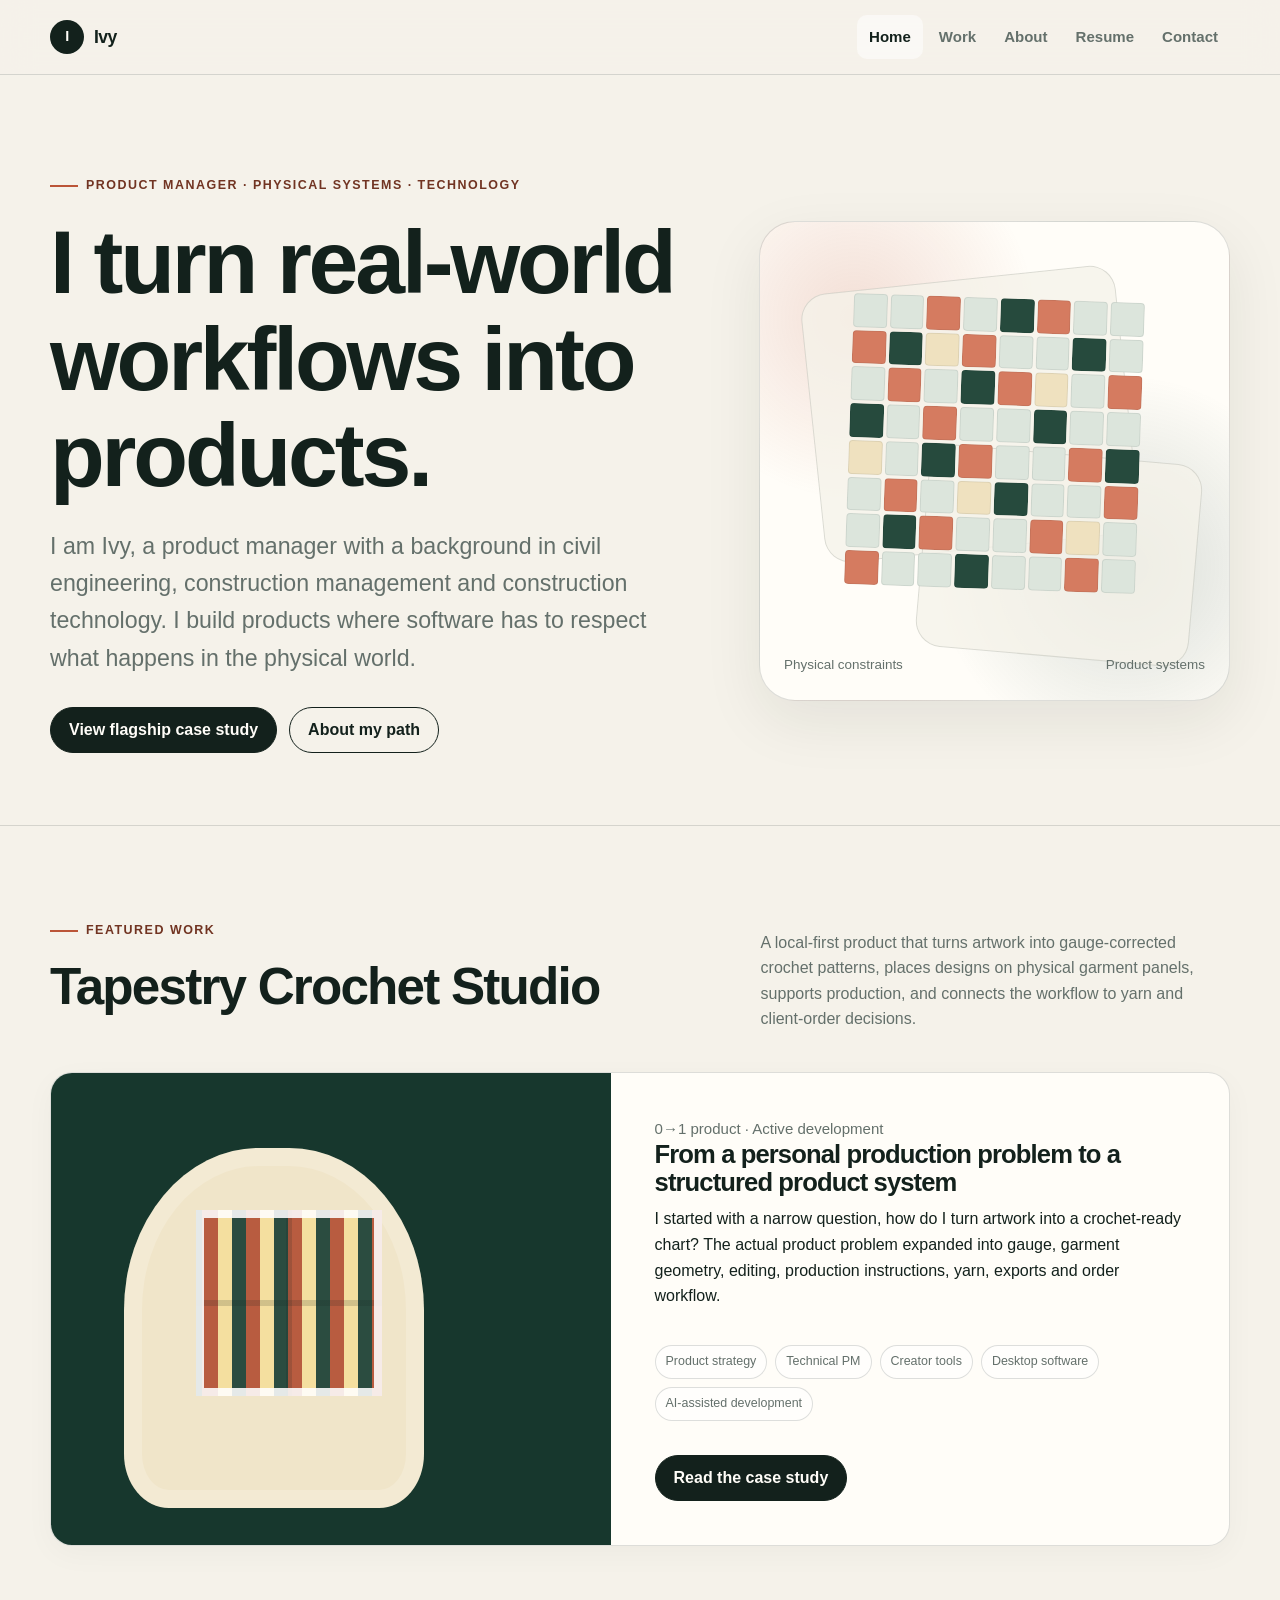
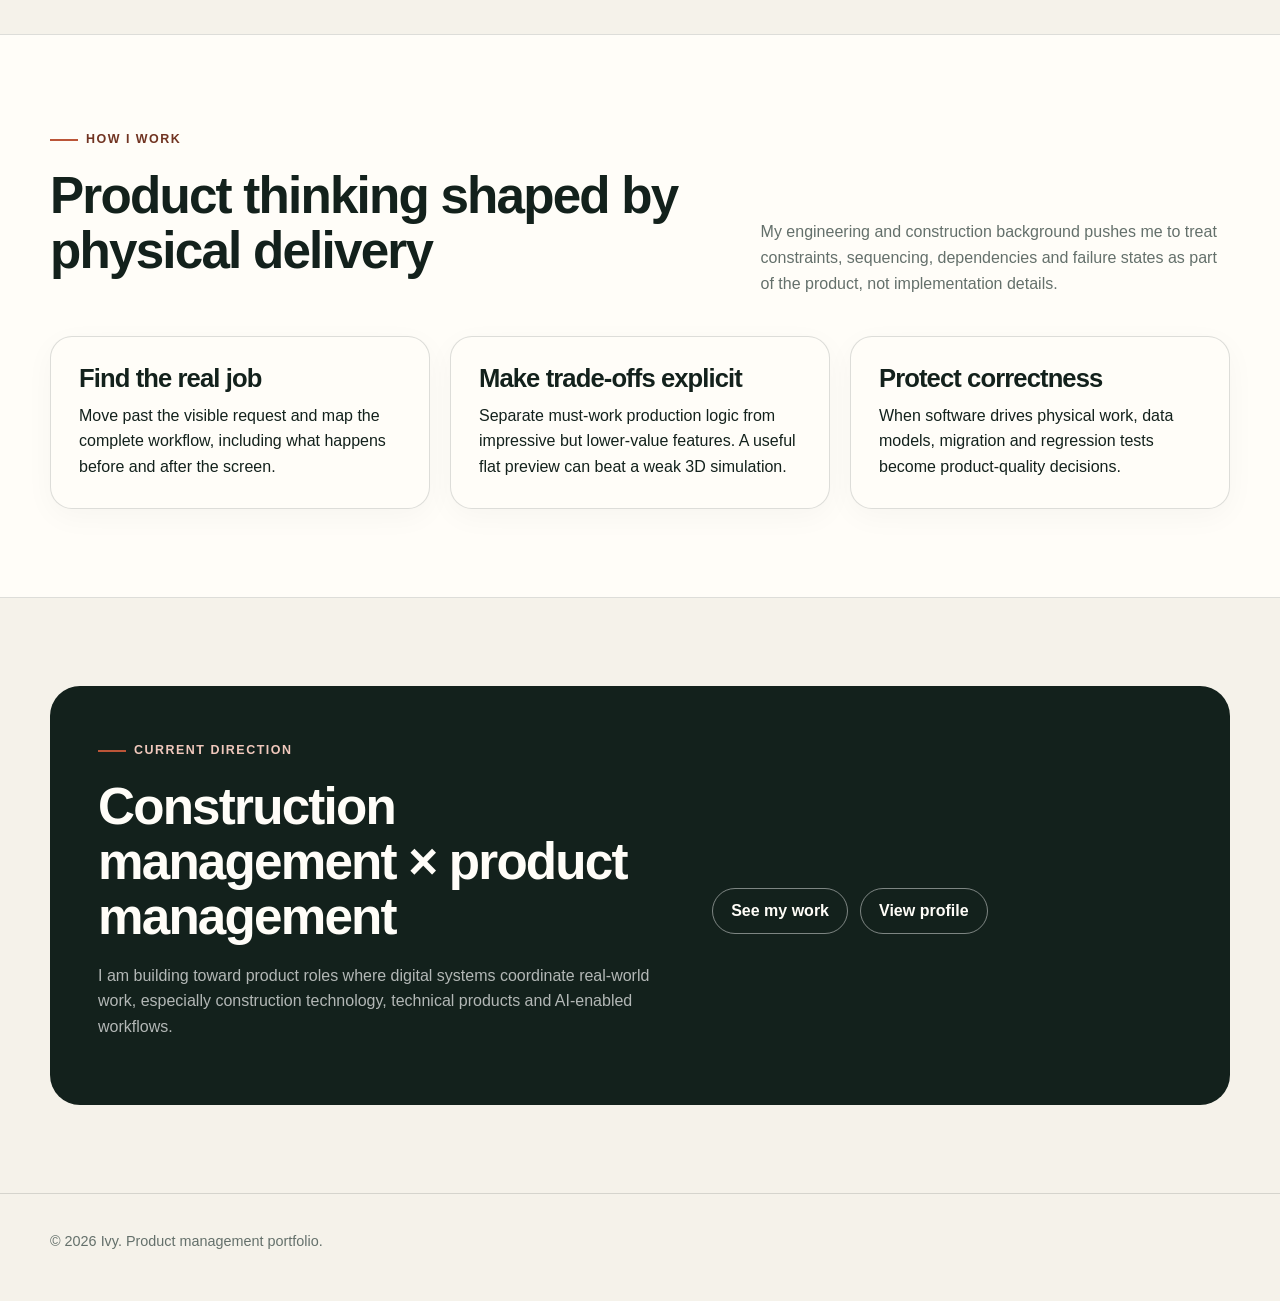
==== index.html @ 64029888 "Initial portfolio website" ====
<!doctype html>
<html lang="en">
<head>
  <meta charset="utf-8">
  <meta name="viewport" content="width=device-width, initial-scale=1">
  <title>Ivy | Product Manager</title>
  <meta name="description" content="Product management portfolio for Ivy, focused on construction technology, technical product management and products that connect software to physical work.">
  <meta name="theme-color" content="#f5f2ea">
  <meta property="og:type" content="website">
  <meta property="og:title" content="Ivy | Product Manager">
  <meta property="og:description" content="Product management portfolio for Ivy, focused on construction technology, technical product management and products that connect software to physical work.">
  <link rel="icon" href="/assets/img/favicon.svg" type="image/svg+xml">
  <link rel="stylesheet" href="/assets/css/styles.css">
  <script src="/assets/js/site-config.js"></script>
  <script src="/assets/js/main.js" defer></script>
</head>
<body>
  <a class="skip-link" href="#main">Skip to content</a>
  
  <header class="site-header">
    <div class="container header-inner">
      <a class="brand" href="/" aria-label="Ivy portfolio home"><span class="brand-mark">I</span><span>Ivy</span></a>
      <button class="nav-toggle" aria-expanded="false" aria-controls="site-nav">Menu</button>
      <nav class="site-nav" id="site-nav" aria-label="Primary navigation"><a href="/" aria-current="page">Home</a><a href="/work/">Work</a><a href="/about/">About</a><a href="/resume/">Resume</a><a href="/contact/">Contact</a></nav>
    </div>
  </header>
  <main id="main">
<section class="hero">
  <div class="container hero-grid">
    <div>
      <div class="eyebrow">Product manager · Physical systems · Technology</div>
      <h1>I turn real-world workflows into products.</h1>
      <p class="lede">I am Ivy, a product manager with a background in civil engineering, construction management and construction technology. I build products where software has to respect what happens in the physical world.</p>
      <div class="hero-actions">
        <a class="button primary" href="/work/tapestry-crochet-studio/">View flagship case study</a>
        <a class="button secondary" href="/about/">About my path</a>
      </div>
    </div>
    <div class="hero-visual" aria-label="Abstract crochet grid product illustration">
      <div class="stitch-grid" aria-hidden="true"><span></span><span></span><span></span><span></span><span></span><span></span><span></span><span></span><span></span><span></span><span></span><span></span><span></span><span></span><span></span><span></span><span></span><span></span><span></span><span></span><span></span><span></span><span></span><span></span><span></span><span></span><span></span><span></span><span></span><span></span><span></span><span></span><span></span><span></span><span></span><span></span><span></span><span></span><span></span><span></span><span></span><span></span><span></span><span></span><span></span><span></span><span></span><span></span><span></span><span></span><span></span><span></span><span></span><span></span><span></span><span></span><span></span><span></span><span></span><span></span><span></span><span></span><span></span><span></span></div>
      <div class="visual-label"><span>Physical constraints</span><span>Product systems</span></div>
    </div>
  </div>
</section>
<section class="section">
  <div class="container">
    <div class="section-heading reveal">
      <div><div class="eyebrow">Featured work</div><h2>Tapestry Crochet Studio</h2></div>
      <p>A local-first product that turns artwork into gauge-corrected crochet patterns, places designs on physical garment panels, supports production, and connects the workflow to yarn and client-order decisions.</p>
    </div>
    <article class="card card-featured reveal">
      <div class="project-art" aria-hidden="true"></div>
      <div class="project-copy">
        <div class="kicker">0→1 product · Active development</div>
        <h3>From a personal production problem to a structured product system</h3>
        <p>I started with a narrow question, how do I turn artwork into a crochet-ready chart? The actual product problem expanded into gauge, garment geometry, editing, production instructions, yarn, exports and order workflow.</p>
        <div class="tags"><span class="tag">Product strategy</span><span class="tag">Technical PM</span><span class="tag">Creator tools</span><span class="tag">Desktop software</span><span class="tag">AI-assisted development</span></div>
        <div class="button-row"><a class="button primary" href="/work/tapestry-crochet-studio/">Read the case study</a></div>
      </div>
    </article>
  </div>
</section>
<section class="section section-alt">
  <div class="container">
    <div class="section-heading reveal"><div><div class="eyebrow">How I work</div><h2>Product thinking shaped by physical delivery</h2></div><p>My engineering and construction background pushes me to treat constraints, sequencing, dependencies and failure states as part of the product, not implementation details.</p></div>
    <div class="grid-3">
      <div class="card reveal"><h3>Find the real job</h3><p>Move past the visible request and map the complete workflow, including what happens before and after the screen.</p></div>
      <div class="card reveal"><h3>Make trade-offs explicit</h3><p>Separate must-work production logic from impressive but lower-value features. A useful flat preview can beat a weak 3D simulation.</p></div>
      <div class="card reveal"><h3>Protect correctness</h3><p>When software drives physical work, data models, migration and regression tests become product-quality decisions.</p></div>
    </div>
  </div>
</section>
<section class="section">
  <div class="container contact-panel reveal">
    <div><div class="eyebrow" style="color:#f0c8bc">Current direction</div><h2>Construction management × product management</h2><p>I am building toward product roles where digital systems coordinate real-world work, especially construction technology, technical products and AI-enabled workflows.</p></div>
    <div class="button-row" style="align-content:center"><a class="button secondary" href="/work/">See my work</a><a class="button secondary" href="/resume/">View profile</a></div>
  </div>
</section>
</main>
  <footer class="site-footer">
    <div class="container footer-inner">
      <div>© <span class="js-year"></span> <span class="js-name">Ivy</span>. Product management portfolio.</div>
      <div class="footer-links">
        <a class="js-linkedin-link" hidden target="_blank" rel="noreferrer">LinkedIn</a>
        <a class="js-github-link" hidden target="_blank" rel="noreferrer">GitHub</a>
        <a class="js-email-link" hidden>Email</a>
      </div>
    </div>
  </footer>
</body>
</html>
---- assets/css/styles.css ----
:root {
  --ink: #13211c;
  --muted: #64706b;
  --paper: #f5f2ea;
  --paper-2: #ece7dc;
  --white: #fffdf8;
  --accent: #bb5538;
  --accent-dark: #713422;
  --sage: #dce5dc;
  --sage-dark: #264a3d;
  --line: rgba(19, 33, 28, 0.14);
  --shadow: 0 20px 60px rgba(24, 35, 30, 0.08);
  --radius: 22px;
  --max: 1180px;
}

* { box-sizing: border-box; }
html { scroll-behavior: smooth; }
body {
  margin: 0;
  font-family: Inter, ui-sans-serif, -apple-system, BlinkMacSystemFont, "Segoe UI", sans-serif;
  color: var(--ink);
  background: var(--paper);
  line-height: 1.6;
  -webkit-font-smoothing: antialiased;
}
a { color: inherit; }
img, svg { max-width: 100%; display: block; }
button, input, textarea { font: inherit; }

.skip-link {
  position: absolute;
  left: 12px;
  top: -80px;
  background: var(--ink);
  color: white;
  padding: 10px 14px;
  border-radius: 10px;
  z-index: 9999;
}
.skip-link:focus { top: 12px; }

.reading-progress {
  position: fixed;
  top: 0;
  left: 0;
  height: 3px;
  width: 0;
  background: var(--accent);
  z-index: 1000;
}

.container {
  width: min(calc(100% - 40px), var(--max));
  margin: 0 auto;
}

.site-header {
  position: sticky;
  top: 0;
  z-index: 100;
  backdrop-filter: blur(16px);
  background: color-mix(in srgb, var(--paper) 86%, transparent);
  border-bottom: 1px solid var(--line);
}
.header-inner {
  min-height: 74px;
  display: flex;
  align-items: center;
  justify-content: space-between;
  gap: 24px;
}
.brand {
  text-decoration: none;
  display: inline-flex;
  align-items: center;
  gap: 10px;
  font-weight: 800;
  letter-spacing: -0.03em;
  font-size: 1.1rem;
}
.brand-mark {
  width: 34px;
  height: 34px;
  border-radius: 50%;
  display: grid;
  place-items: center;
  color: var(--white);
  background: var(--ink);
  font-size: 0.9rem;
}
.site-nav {
  display: flex;
  align-items: center;
  gap: 4px;
}
.site-nav a {
  text-decoration: none;
  color: var(--muted);
  padding: 10px 12px;
  border-radius: 10px;
  font-size: 0.94rem;
  font-weight: 650;
}
.site-nav a:hover, .site-nav a[aria-current="page"] {
  color: var(--ink);
  background: rgba(255,255,255,0.5);
}
.nav-toggle {
  display: none;
  border: 1px solid var(--line);
  background: transparent;
  border-radius: 10px;
  padding: 9px 11px;
}

.hero {
  padding: 94px 0 72px;
  border-bottom: 1px solid var(--line);
}
.hero-grid {
  display: grid;
  grid-template-columns: 1.15fr 0.85fr;
  gap: 72px;
  align-items: center;
}
.eyebrow {
  display: inline-flex;
  gap: 8px;
  align-items: center;
  font-size: 0.78rem;
  font-weight: 800;
  letter-spacing: 0.12em;
  text-transform: uppercase;
  color: var(--accent-dark);
  margin-bottom: 18px;
}
.eyebrow::before {
  content: "";
  width: 28px;
  height: 2px;
  background: var(--accent);
}
h1, h2, h3, h4 {
  line-height: 1.08;
  letter-spacing: -0.035em;
  margin-top: 0;
}
h1 { font-size: clamp(3rem, 7vw, 6.5rem); margin-bottom: 24px; }
h2 { font-size: clamp(2rem, 4vw, 3.8rem); margin-bottom: 18px; }
h3 { font-size: clamp(1.25rem, 2vw, 1.65rem); margin-bottom: 10px; }
p { margin: 0 0 18px; }
.lede {
  max-width: 760px;
  font-size: clamp(1.16rem, 2vw, 1.45rem);
  color: var(--muted);
}
.hero-actions, .button-row {
  display: flex;
  flex-wrap: wrap;
  gap: 12px;
  margin-top: 30px;
}
.button {
  display: inline-flex;
  align-items: center;
  justify-content: center;
  min-height: 46px;
  padding: 0 18px;
  border-radius: 999px;
  text-decoration: none;
  font-weight: 750;
  border: 1px solid var(--ink);
  transition: transform .18s ease, background .18s ease;
}
.button:hover { transform: translateY(-2px); }
.button.primary { background: var(--ink); color: var(--white); }
.button.secondary { background: transparent; }
.button.ghost { border-color: var(--line); color: var(--muted); }

.hero-visual {
  min-height: 480px;
  position: relative;
  border-radius: 36px;
  background:
    radial-gradient(circle at 20% 20%, rgba(187,85,56,.18), transparent 34%),
    radial-gradient(circle at 78% 72%, rgba(38,74,61,.18), transparent 38%),
    var(--white);
  border: 1px solid var(--line);
  box-shadow: var(--shadow);
  overflow: hidden;
}
.hero-visual::before,
.hero-visual::after {
  content: "";
  position: absolute;
  border: 1px solid rgba(19,33,28,.12);
  border-radius: 26px;
  background: rgba(245,242,234,.78);
}
.hero-visual::before {
  width: 67%;
  height: 56%;
  left: 11%;
  top: 12%;
  transform: rotate(-6deg);
}
.hero-visual::after {
  width: 58%;
  height: 42%;
  right: 7%;
  bottom: 9%;
  transform: rotate(5deg);
}
.stitch-grid {
  position: absolute;
  z-index: 3;
  width: 62%;
  aspect-ratio: 1/1;
  left: 19%;
  top: 16%;
  display: grid;
  grid-template-columns: repeat(8, 1fr);
  gap: 3px;
  transform: rotate(2deg);
}
.stitch-grid span {
  aspect-ratio: 1;
  border-radius: 4px;
  background: var(--sage);
  border: 1px solid rgba(19,33,28,.08);
}
.stitch-grid span:nth-child(3n) { background: #d57b60; }
.stitch-grid span:nth-child(5n) { background: #264a3d; }
.stitch-grid span:nth-child(11n) { background: #efe1bf; }
.visual-label {
  position: absolute;
  z-index: 5;
  left: 24px;
  bottom: 24px;
  right: 24px;
  display: flex;
  justify-content: space-between;
  gap: 12px;
  font-size: 0.84rem;
  color: var(--muted);
}

.section { padding: 88px 0; }
.section.compact { padding: 60px 0; }
.section-alt { background: var(--white); border-top: 1px solid var(--line); border-bottom: 1px solid var(--line); }
.section-heading {
  display: grid;
  grid-template-columns: 1fr minmax(280px, 0.7fr);
  gap: 40px;
  align-items: end;
  margin-bottom: 40px;
}
.section-heading p { color: var(--muted); margin: 0; }

.grid-2, .grid-3, .grid-4 {
  display: grid;
  gap: 20px;
}
.grid-2 { grid-template-columns: repeat(2, minmax(0, 1fr)); }
.grid-3 { grid-template-columns: repeat(3, minmax(0, 1fr)); }
.grid-4 { grid-template-columns: repeat(4, minmax(0, 1fr)); }

.card {
  border: 1px solid var(--line);
  background: var(--white);
  border-radius: var(--radius);
  padding: 28px;
  box-shadow: 0 8px 30px rgba(24,35,30,.035);
}
.card p:last-child { margin-bottom: 0; }
.card .meta { color: var(--muted); font-size: .9rem; }
.card-featured {
  display: grid;
  grid-template-columns: 0.95fr 1.05fr;
  min-height: 440px;
  padding: 0;
  overflow: hidden;
}
.project-art {
  min-height: 360px;
  position: relative;
  background: #17372d;
  overflow: hidden;
}
.project-art::before {
  content: "";
  position: absolute;
  width: 300px;
  height: 360px;
  left: 13%;
  top: 16%;
  border-radius: 45% 45% 15% 15%;
  background: #f0e5c9;
  box-shadow: inset 0 0 0 18px rgba(255,255,255,.18);
}
.project-art::after {
  content: "";
  position: absolute;
  width: 170px;
  height: 170px;
  left: 26%;
  top: 29%;
  background:
    linear-gradient(90deg, transparent 48%, rgba(19,33,28,.16) 48% 52%, transparent 52%),
    linear-gradient(transparent 48%, rgba(19,33,28,.16) 48% 52%, transparent 52%),
    repeating-linear-gradient(90deg, #b85c40 0 14px, #f4df9f 14px 28px, #2b4c40 28px 42px);
  border: 8px solid rgba(255,255,255,.88);
}
.project-copy { padding: 44px; display: flex; flex-direction: column; justify-content: center; }
.tags { display: flex; flex-wrap: wrap; gap: 8px; margin: 18px 0 4px; }
.tag {
  font-size: .78rem;
  border: 1px solid var(--line);
  padding: 6px 10px;
  border-radius: 999px;
  color: var(--muted);
  background: rgba(255,255,255,.56);
}

.stats {
  display: grid;
  grid-template-columns: repeat(4, minmax(0,1fr));
  border: 1px solid var(--line);
  border-radius: var(--radius);
  overflow: hidden;
  background: var(--white);
}
.stat { padding: 26px; border-right: 1px solid var(--line); }
.stat:last-child { border-right: 0; }
.stat strong { display: block; font-size: 2rem; letter-spacing: -.04em; }
.stat span { color: var(--muted); font-size: .88rem; }

.timeline { position: relative; padding-left: 24px; }
.timeline::before { content:""; position:absolute; top:4px; bottom:4px; left:4px; width:1px; background:var(--line); }
.timeline-item { position:relative; padding: 0 0 34px 26px; }
.timeline-item::before { content:""; position:absolute; left:-24px; top:6px; width:10px; height:10px; border-radius:50%; background:var(--accent); box-shadow:0 0 0 5px var(--paper); }
.timeline-item:last-child { padding-bottom:0; }
.timeline-item small { color: var(--muted); }

.case-hero {
  padding: 74px 0 48px;
  border-bottom: 1px solid var(--line);
}
.case-hero h1 { font-size: clamp(2.9rem, 6vw, 5.7rem); max-width: 960px; }
.case-meta {
  display: grid;
  grid-template-columns: repeat(4, minmax(0,1fr));
  gap: 12px;
  margin-top: 34px;
}
.case-meta div {
  padding: 18px;
  border: 1px solid var(--line);
  border-radius: 16px;
  background: rgba(255,255,255,.48);
}
.case-meta small { display:block; color:var(--muted); margin-bottom:4px; }
.case-meta strong { display:block; }

.case-layout {
  display: grid;
  grid-template-columns: 220px minmax(0, 1fr);
  gap: 60px;
}
.case-toc {
  position: sticky;
  top: 110px;
  align-self: start;
}
.case-toc a {
  display:block;
  text-decoration:none;
  color:var(--muted);
  font-size:.86rem;
  padding:7px 0;
}
.case-toc a:hover { color:var(--ink); }
.case-content { min-width:0; }
.case-content > section { padding: 0 0 88px; scroll-margin-top:110px; }
.case-content > section + section { padding-top: 12px; }
.case-content p, .case-content li { max-width: 820px; }
.case-content .lede { max-width: 860px; }

.callout {
  border-left: 4px solid var(--accent);
  background: var(--white);
  padding: 24px 26px;
  border-radius: 0 18px 18px 0;
  margin: 28px 0;
}
.callout strong { display:block; margin-bottom:8px; }

.flow {
  display: grid;
  grid-template-columns: repeat(7, minmax(0,1fr));
  gap: 8px;
  align-items: stretch;
  margin: 30px 0;
}
.flow-step {
  min-height: 110px;
  padding: 16px 12px;
  border: 1px solid var(--line);
  border-radius: 16px;
  background: var(--white);
  display: flex;
  flex-direction: column;
  justify-content: space-between;
  gap: 12px;
}
.flow-step small { color: var(--muted); }
.flow-arrow { align-self:center; text-align:center; color:var(--muted); }

.decision {
  padding: 30px;
  border-radius: var(--radius);
  background: var(--ink);
  color: var(--white);
}
.decision p { color: rgba(255,255,255,.72); }
.decision small { color: rgba(255,255,255,.62); text-transform: uppercase; letter-spacing:.1em; font-weight:800; }

.evidence-grid {
  display:grid;
  grid-template-columns: repeat(2,minmax(0,1fr));
  gap:18px;
  margin-top:24px;
}
.evidence {
  min-height: 260px;
  border-radius:20px;
  border:1px solid var(--line);
  overflow:hidden;
  background:var(--white);
}
.evidence-visual {
  min-height:160px;
  display:grid;
  place-items:center;
  padding:22px;
  background:
    linear-gradient(135deg, rgba(38,74,61,.08), rgba(187,85,56,.10)),
    repeating-linear-gradient(0deg, transparent 0 19px, rgba(19,33,28,.045) 19px 20px),
    repeating-linear-gradient(90deg, transparent 0 19px, rgba(19,33,28,.045) 19px 20px),
    #f8f5ee;
}
.evidence-caption { padding:18px 20px; color:var(--muted); font-size:.9rem; }

.matrix {
  display:grid;
  grid-template-columns: repeat(3,minmax(0,1fr));
  gap: 14px;
}
.matrix-card { border:1px solid var(--line); border-radius:18px; padding:22px; background:var(--white); }
.matrix-card strong { display:block; margin-bottom:8px; }
.matrix-card p { color:var(--muted); font-size:.92rem; margin:0; }

.list-clean { padding-left: 1.15rem; }
.list-clean li { margin-bottom: 8px; }
.kicker { color:var(--muted); font-size: .94rem; }

.resume-shell {
  background:var(--white);
  border:1px solid var(--line);
  border-radius:26px;
  box-shadow:var(--shadow);
  padding:48px;
}
.resume-row {
  display:grid;
  grid-template-columns: 180px 1fr;
  gap:40px;
  padding:32px 0;
  border-top:1px solid var(--line);
}
.resume-row:first-of-type { border-top:0; }
.resume-label { font-size:.8rem; text-transform:uppercase; letter-spacing:.11em; color:var(--muted); font-weight:800; }

.contact-panel {
  display:grid;
  grid-template-columns:1.1fr .9fr;
  gap:40px;
  background:var(--ink);
  color:var(--white);
  padding:48px;
  border-radius:30px;
}
.contact-panel p { color:rgba(255,255,255,.68); }
.contact-panel .button.secondary { color:var(--white); border-color:rgba(255,255,255,.45); }

.site-footer {
  padding: 36px 0 48px;
  border-top: 1px solid var(--line);
  color: var(--muted);
  font-size: .9rem;
}
.footer-inner { display:flex; justify-content:space-between; gap:20px; flex-wrap:wrap; }
.footer-links { display:flex; gap:14px; flex-wrap:wrap; }
.footer-links a { text-decoration:none; }

.reveal { opacity:0; transform:translateY(18px); transition: opacity .55s ease, transform .55s ease; }
.reveal.revealed { opacity:1; transform:none; }

@media (max-width: 980px) {
  .hero-grid, .card-featured, .contact-panel, .section-heading { grid-template-columns: 1fr; }
  .hero-visual { min-height: 390px; }
  .grid-3 { grid-template-columns: 1fr 1fr; }
  .grid-4, .stats { grid-template-columns: 1fr 1fr; }
  .stat:nth-child(2) { border-right:0; }
  .stat:nth-child(-n+2) { border-bottom:1px solid var(--line); }
  .case-layout { grid-template-columns:1fr; }
  .case-toc { position:static; border:1px solid var(--line); border-radius:16px; padding:16px 20px; background:var(--white); columns:2; }
  .case-meta { grid-template-columns:1fr 1fr; }
  .flow { grid-template-columns:1fr; }
  .flow-arrow { transform:rotate(90deg); }
  .matrix { grid-template-columns:1fr 1fr; }
}

@media (max-width: 720px) {
  .container { width:min(calc(100% - 26px), var(--max)); }
  .nav-toggle { display:block; }
  .site-nav {
    position:absolute;
    top:74px;
    left:13px;
    right:13px;
    display:none;
    flex-direction:column;
    align-items:stretch;
    padding:12px;
    background:var(--paper);
    border:1px solid var(--line);
    border-radius:16px;
    box-shadow:var(--shadow);
  }
  .site-nav.is-open { display:flex; }
  .hero { padding-top:62px; }
  h1 { font-size:clamp(2.75rem, 15vw, 4.5rem); }
  .grid-2, .grid-3, .grid-4, .stats, .matrix, .evidence-grid, .case-meta, .resume-row { grid-template-columns:1fr; }
  .stat { border-right:0; border-bottom:1px solid var(--line); }
  .stat:last-child { border-bottom:0; }
  .case-toc { columns:1; }
  .resume-shell, .contact-panel { padding:28px; }
  .project-copy { padding:28px; }
  .project-art::before { left:4%; transform:scale(.85); transform-origin: top left; }
  .project-art::after { left:16%; }
  .hero-visual { min-height:340px; }
}

@media (prefers-reduced-motion: reduce) {
  html { scroll-behavior:auto; }
  *, *::before, *::after { animation-duration:.01ms !important; transition-duration:.01ms !important; }
  .reveal { opacity:1; transform:none; }
}
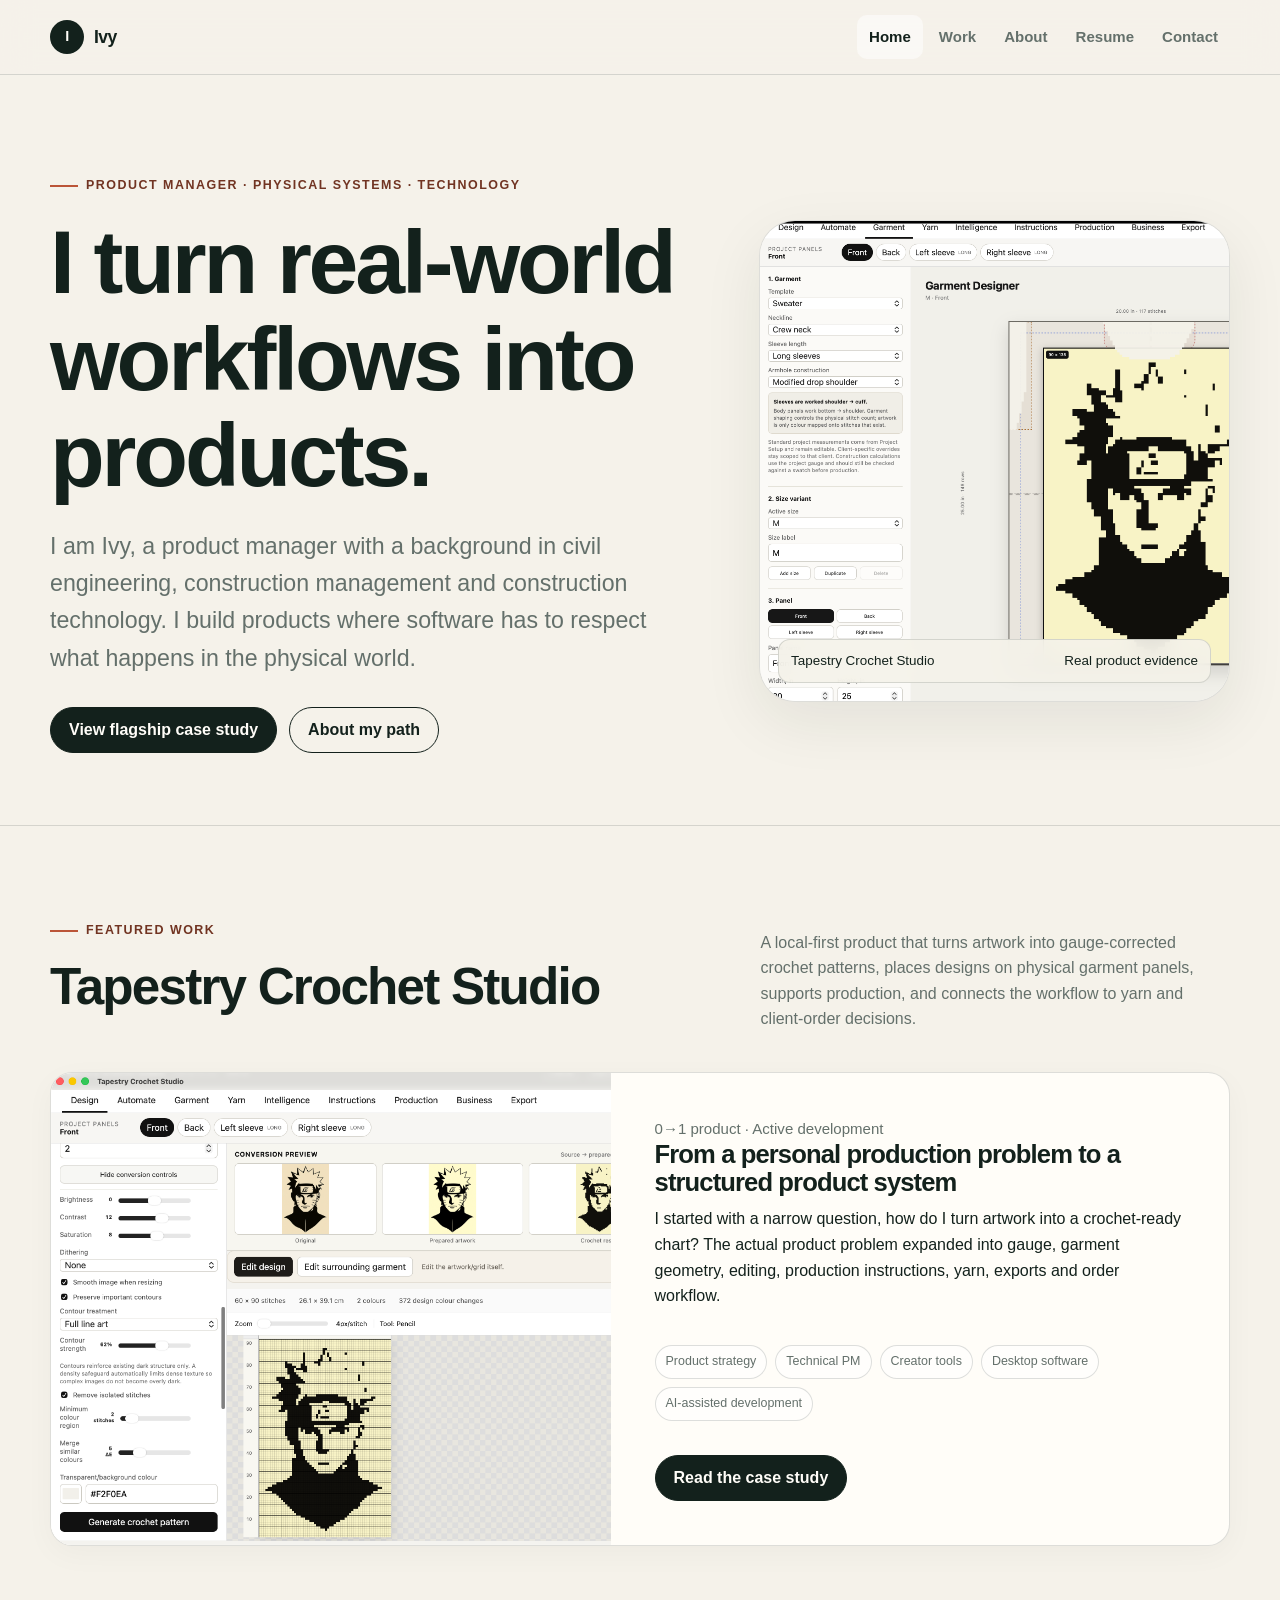
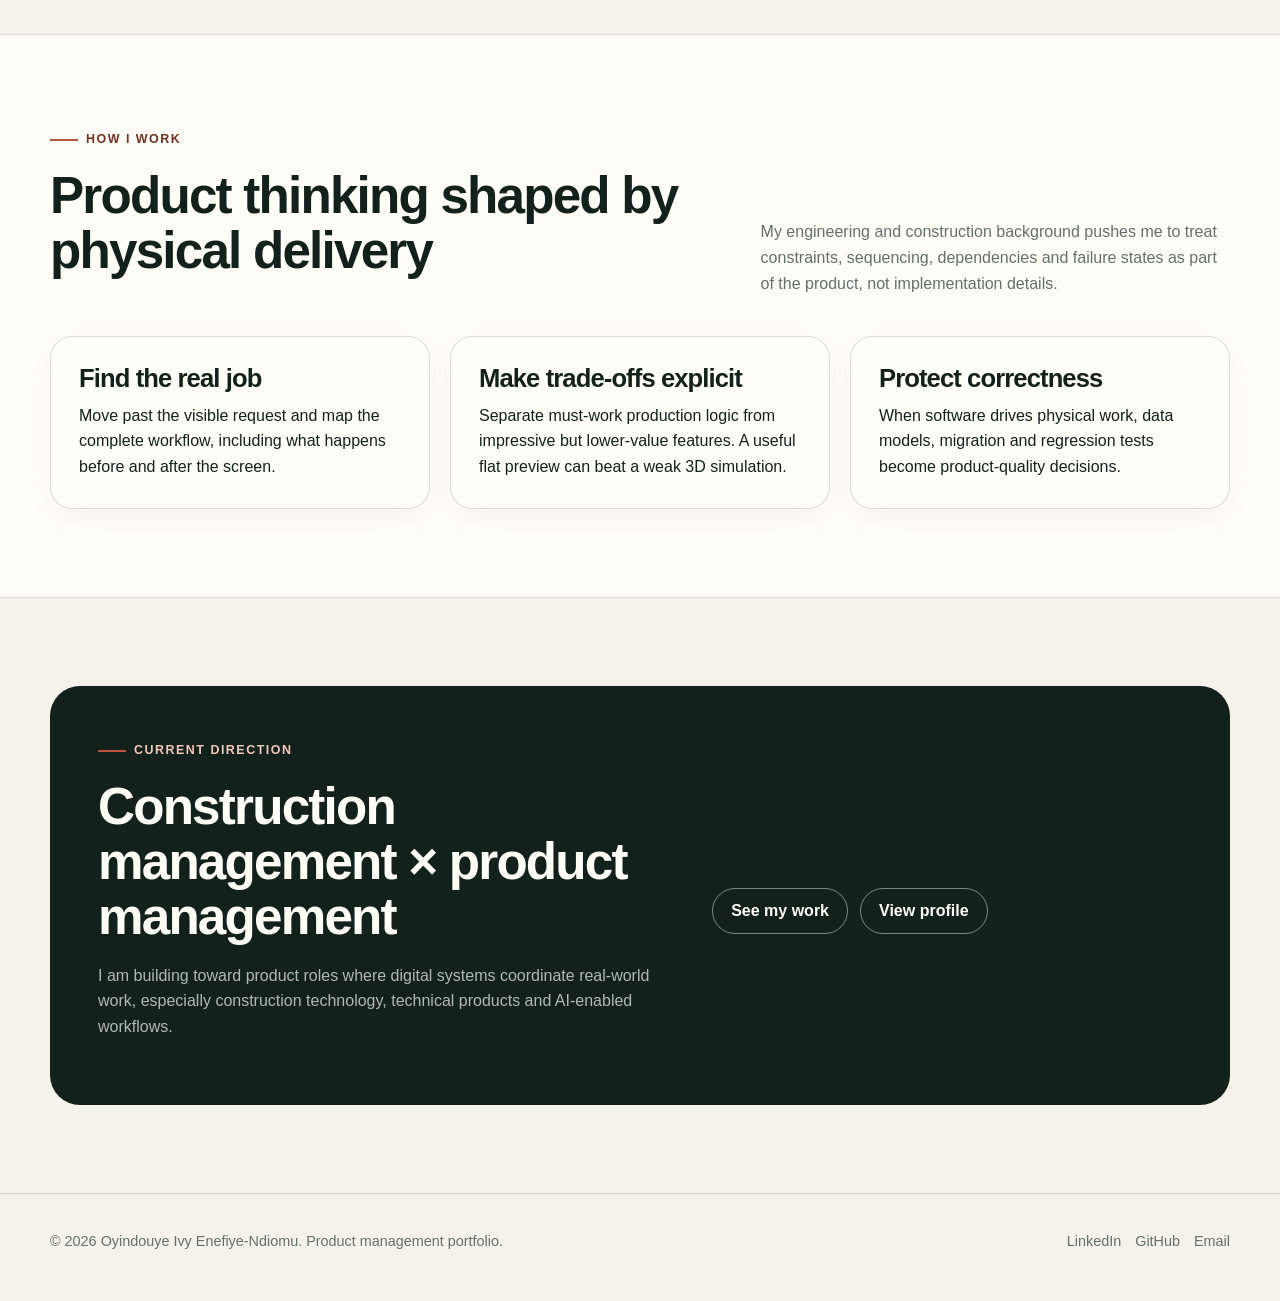
==== commit bf586da5: "Add product evidence to Tapestry case study" ====
--- a/index.html
+++ b/index.html
@@ -9,8 +9,10 @@
   <meta property="og:type" content="website">
   <meta property="og:title" content="Ivy | Product Manager">
   <meta property="og:description" content="Product management portfolio for Ivy, focused on construction technology, technical product management and products that connect software to physical work.">
+  <meta property="og:image" content="https://ivy-portfolio.ivyndiomu.workers.dev/assets/img/tapestry/garment-designer.png">
   <link rel="icon" href="/assets/img/favicon.svg" type="image/svg+xml">
   <link rel="stylesheet" href="/assets/css/styles.css">
+  <link rel="stylesheet" href="/assets/css/tapestry-media.css">
   <script src="/assets/js/site-config.js"></script>
   <script src="/assets/js/main.js" defer></script>
 </head>
@@ -36,9 +38,9 @@
         <a class="button secondary" href="/about/">About my path</a>
       </div>
     </div>
-    <div class="hero-visual" aria-label="Abstract crochet grid product illustration">
-      <div class="stitch-grid" aria-hidden="true"><span></span><span></span><span></span><span></span><span></span><span></span><span></span><span></span><span></span><span></span><span></span><span></span><span></span><span></span><span></span><span></span><span></span><span></span><span></span><span></span><span></span><span></span><span></span><span></span><span></span><span></span><span></span><span></span><span></span><span></span><span></span><span></span><span></span><span></span><span></span><span></span><span></span><span></span><span></span><span></span><span></span><span></span><span></span><span></span><span></span><span></span><span></span><span></span><span></span><span></span><span></span><span></span><span></span><span></span><span></span><span></span><span></span><span></span><span></span><span></span><span></span><span></span><span></span><span></span></div>
-      <div class="visual-label"><span>Physical constraints</span><span>Product systems</span></div>
+    <div class="hero-visual product-evidence" aria-label="Tapestry Crochet Studio garment designer interface">
+      <img class="hero-product-shot" src="/assets/img/tapestry/garment-designer.png" alt="Tapestry Crochet Studio garment designer showing a crochet garment panel and design controls">
+      <div class="visual-label"><span>Tapestry Crochet Studio</span><span>Real product evidence</span></div>
     </div>
   </div>
 </section>
@@ -49,7 +51,7 @@
       <p>A local-first product that turns artwork into gauge-corrected crochet patterns, places designs on physical garment panels, supports production, and connects the workflow to yarn and client-order decisions.</p>
     </div>
     <article class="card card-featured reveal">
-      <div class="project-art" aria-hidden="true"></div>
+      <div class="project-art project-art-image"><img src="/assets/img/tapestry/image-to-grid-conversion.png" alt="Tapestry Crochet Studio image-to-grid conversion interface"></div>
       <div class="project-copy">
         <div class="kicker">0→1 product · Active development</div>
         <h3>From a personal production problem to a structured product system</h3>
--- a/assets/css/tapestry-media.css
+++ b/assets/css/tapestry-media.css
@@ -0,0 +1,110 @@
+/* Tapestry Crochet Studio product evidence */
+.case-media {
+  margin: 30px 0 34px;
+}
+.case-media img,
+.project-art-image img,
+.hero-product-shot {
+  width: 100%;
+  display: block;
+}
+.case-media img {
+  border: 1px solid var(--line);
+  border-radius: 18px;
+  background: var(--white);
+  box-shadow: 0 14px 42px rgba(24,35,30,.07);
+}
+.case-media figcaption {
+  margin-top: 10px;
+  color: var(--muted);
+  font-size: .86rem;
+  line-height: 1.5;
+}
+.media-grid-2,
+.media-grid-4 {
+  display: grid;
+  gap: 14px;
+  margin: 30px 0 34px;
+}
+.media-grid-2 { grid-template-columns: repeat(2, minmax(0, 1fr)); }
+.media-grid-4 { grid-template-columns: repeat(4, minmax(0, 1fr)); }
+.media-grid-2 figure,
+.media-grid-4 figure {
+  margin: 0;
+}
+.media-grid-2 img,
+.media-grid-4 img {
+  width: 100%;
+  height: 100%;
+  min-height: 210px;
+  max-height: 440px;
+  object-fit: cover;
+  object-position: top left;
+  border: 1px solid var(--line);
+  border-radius: 16px;
+  background: var(--white);
+  box-shadow: 0 12px 34px rgba(24,35,30,.055);
+}
+.media-grid-2 figcaption,
+.media-grid-4 figcaption {
+  margin-top: 8px;
+  color: var(--muted);
+  font-size: .82rem;
+}
+.hero-visual.product-evidence {
+  background: var(--white);
+  padding: 0;
+}
+.hero-product-shot {
+  height: 100%;
+  min-height: 480px;
+  object-fit: cover;
+  object-position: top left;
+}
+.hero-visual.product-evidence::before,
+.hero-visual.product-evidence::after {
+  display: none;
+}
+.hero-visual.product-evidence .visual-label {
+  left: 18px;
+  right: 18px;
+  bottom: 18px;
+  padding: 10px 12px;
+  color: var(--ink);
+  background: rgba(245,242,234,.92);
+  border: 1px solid var(--line);
+  border-radius: 12px;
+  backdrop-filter: blur(10px);
+}
+.project-art-image {
+  min-height: 360px;
+  background: var(--white);
+}
+.project-art-image::before,
+.project-art-image::after {
+  display: none;
+}
+.project-art-image img {
+  height: 100%;
+  min-height: 360px;
+  object-fit: cover;
+  object-position: top left;
+}
+.media-note {
+  margin: 30px 0;
+  padding: 24px 26px;
+  border: 1px solid var(--line);
+  border-radius: 18px;
+  background: var(--white);
+}
+.media-note h3 { margin-bottom: 8px; }
+
+@media (max-width: 760px) {
+  .media-grid-2,
+  .media-grid-4 {
+    grid-template-columns: 1fr;
+  }
+  .hero-product-shot {
+    min-height: 360px;
+  }
+}
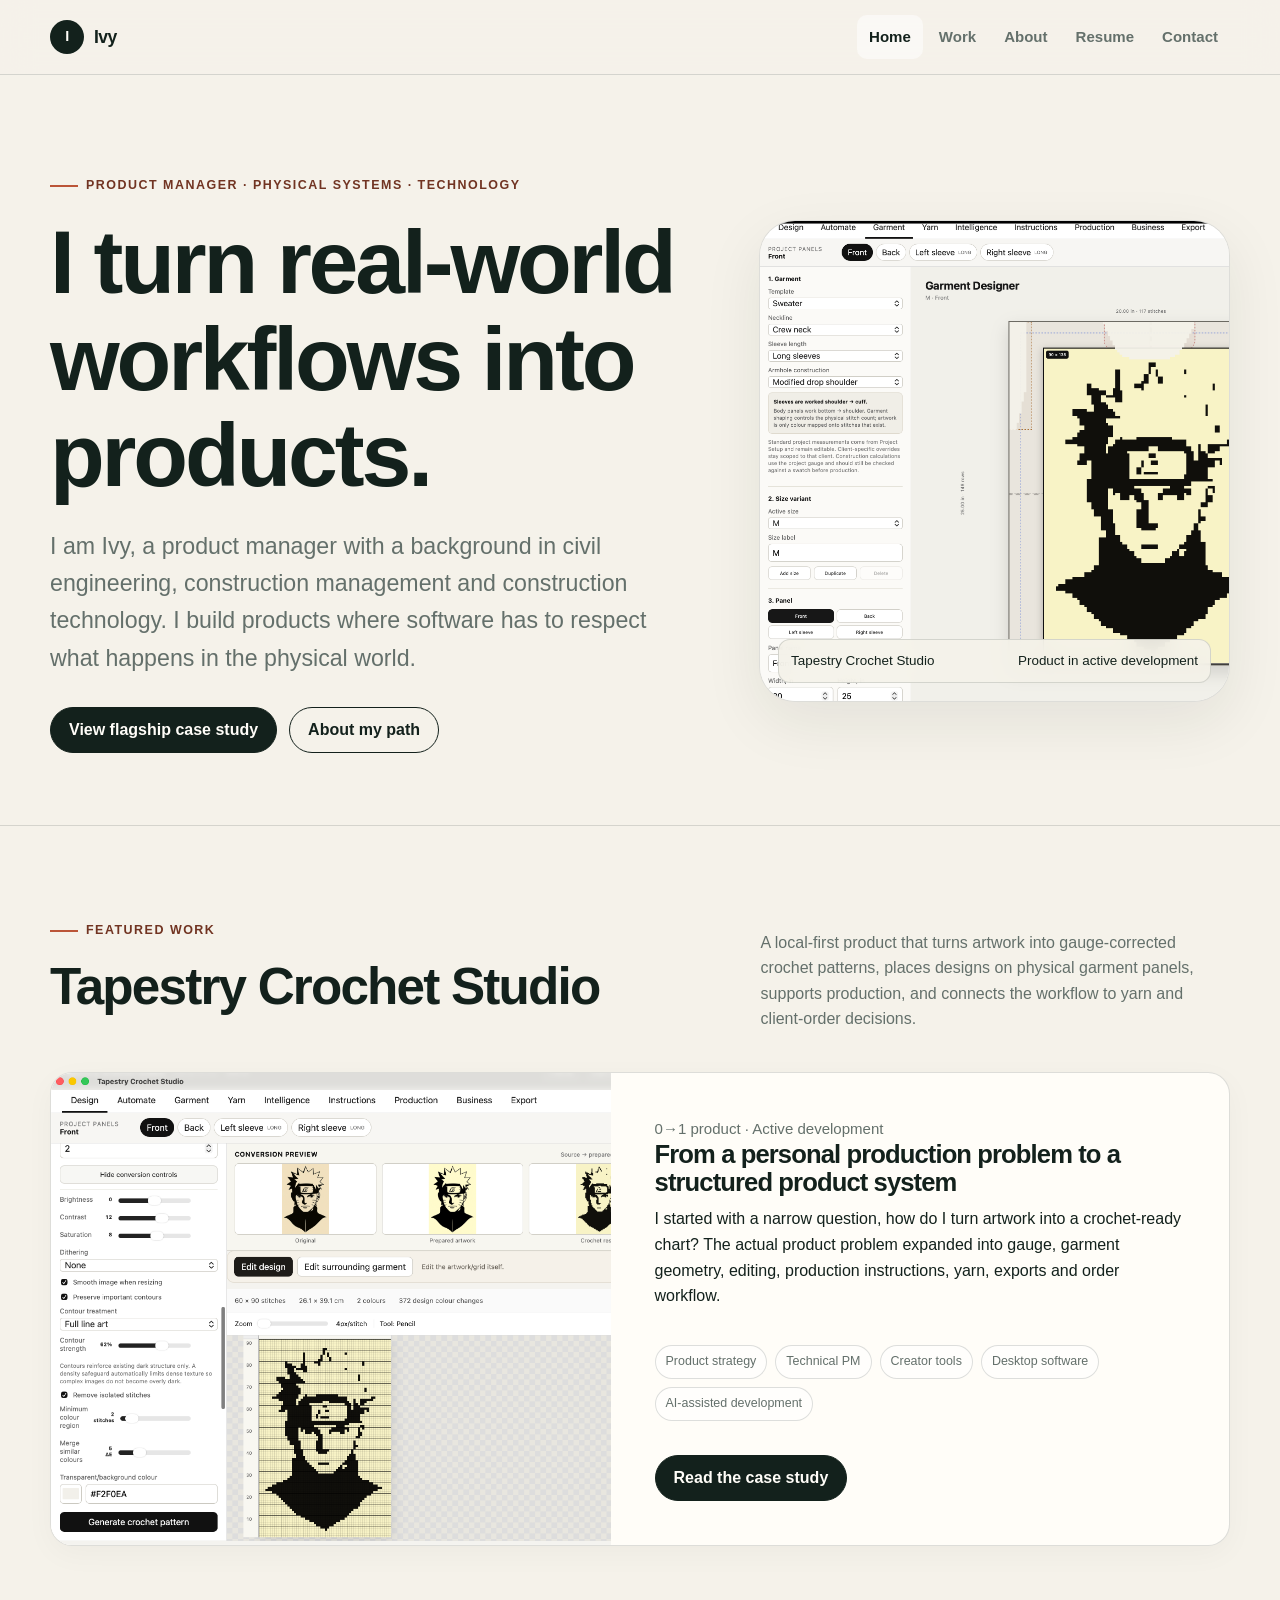
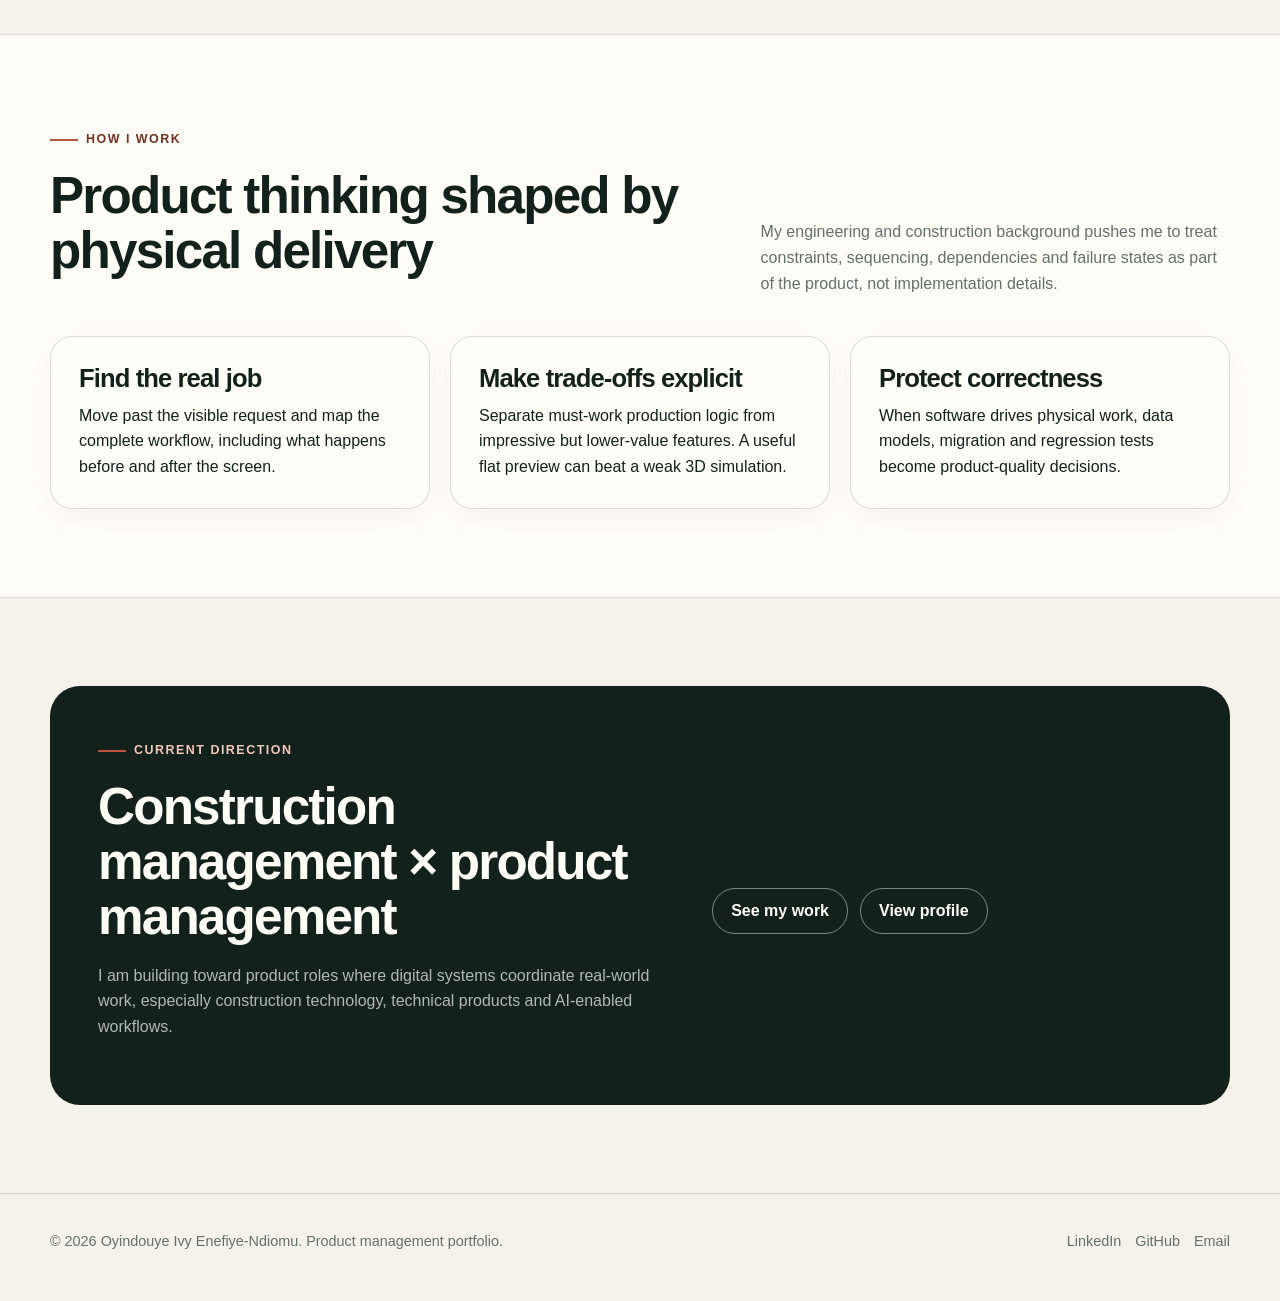
==== commit b46b2c0f: "Polish Tapestry case study for public launch" ====
--- a/index.html
+++ b/index.html
@@ -40,7 +40,7 @@
     </div>
     <div class="hero-visual product-evidence" aria-label="Tapestry Crochet Studio garment designer interface">
       <img class="hero-product-shot" src="/assets/img/tapestry/garment-designer.png" alt="Tapestry Crochet Studio garment designer showing a crochet garment panel and design controls">
-      <div class="visual-label"><span>Tapestry Crochet Studio</span><span>Real product evidence</span></div>
+      <div class="visual-label"><span>Tapestry Crochet Studio</span><span>Product in active development</span></div>
     </div>
   </div>
 </section>
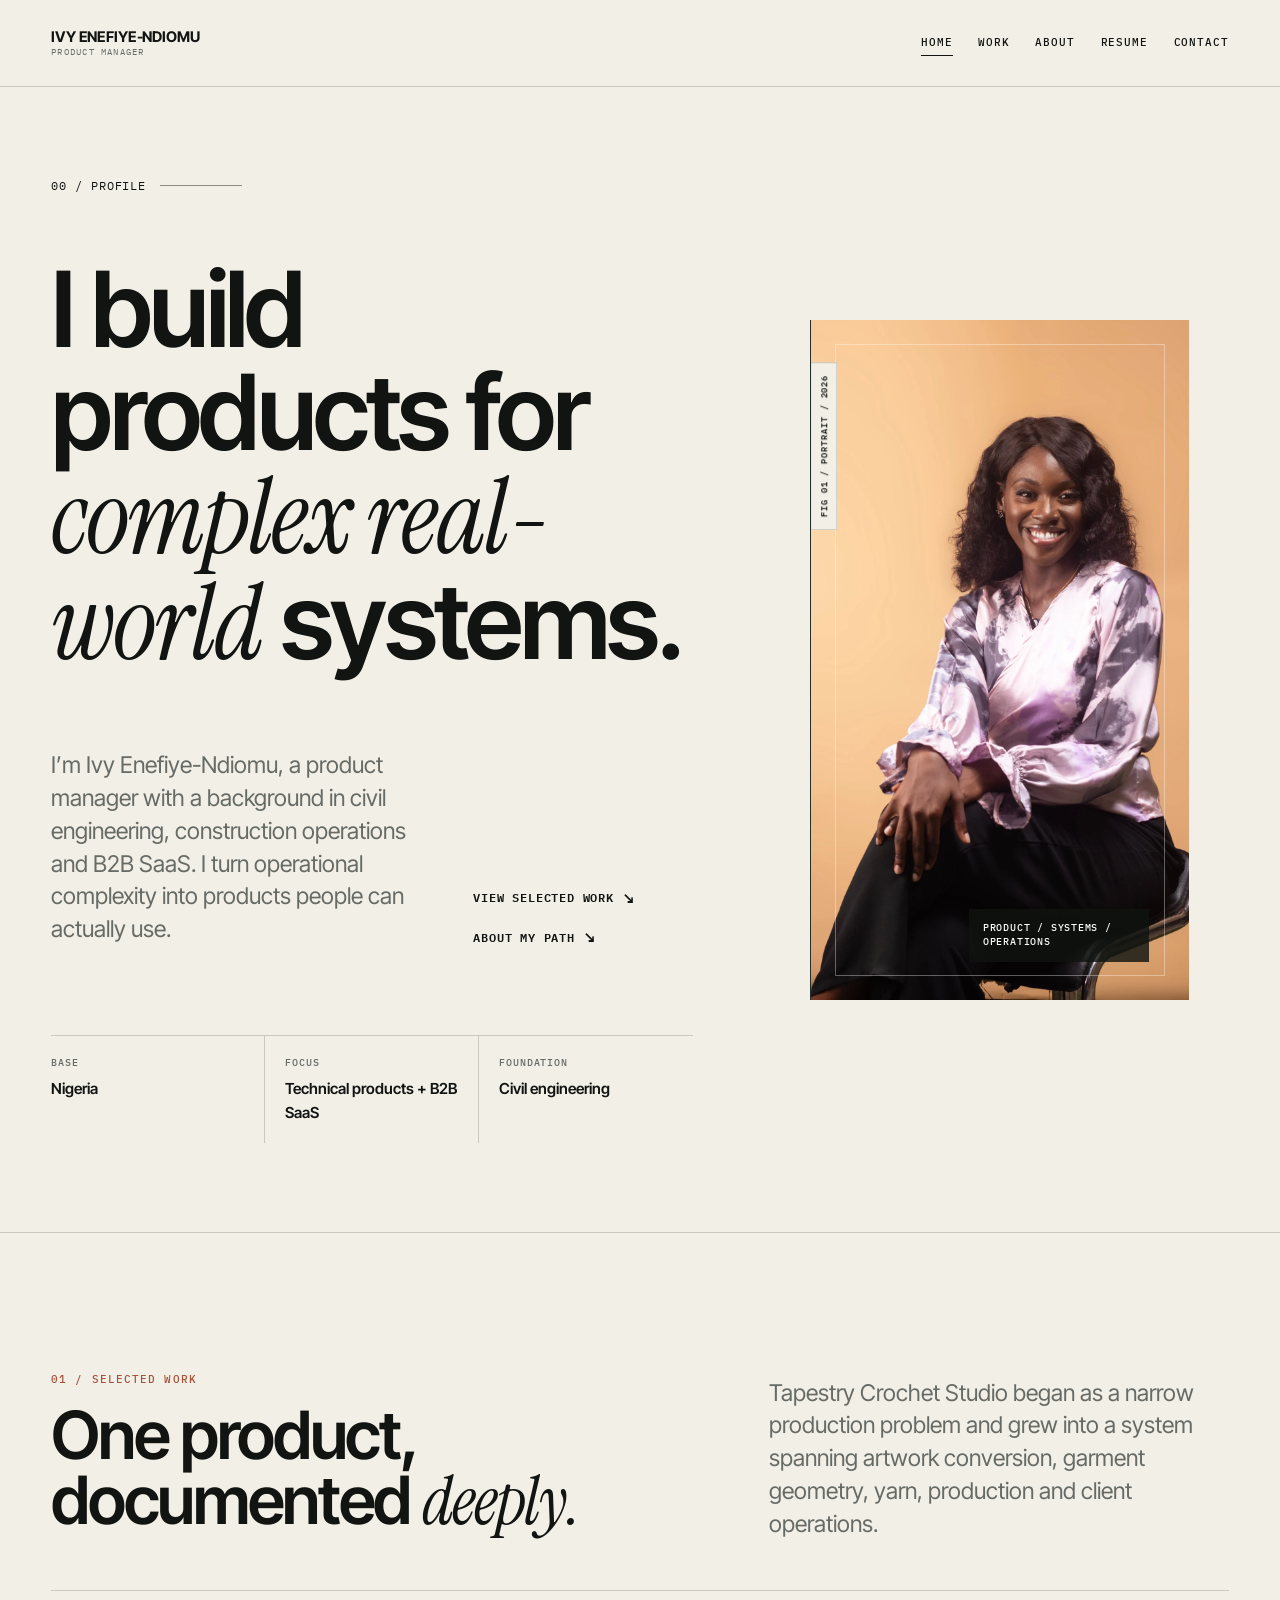
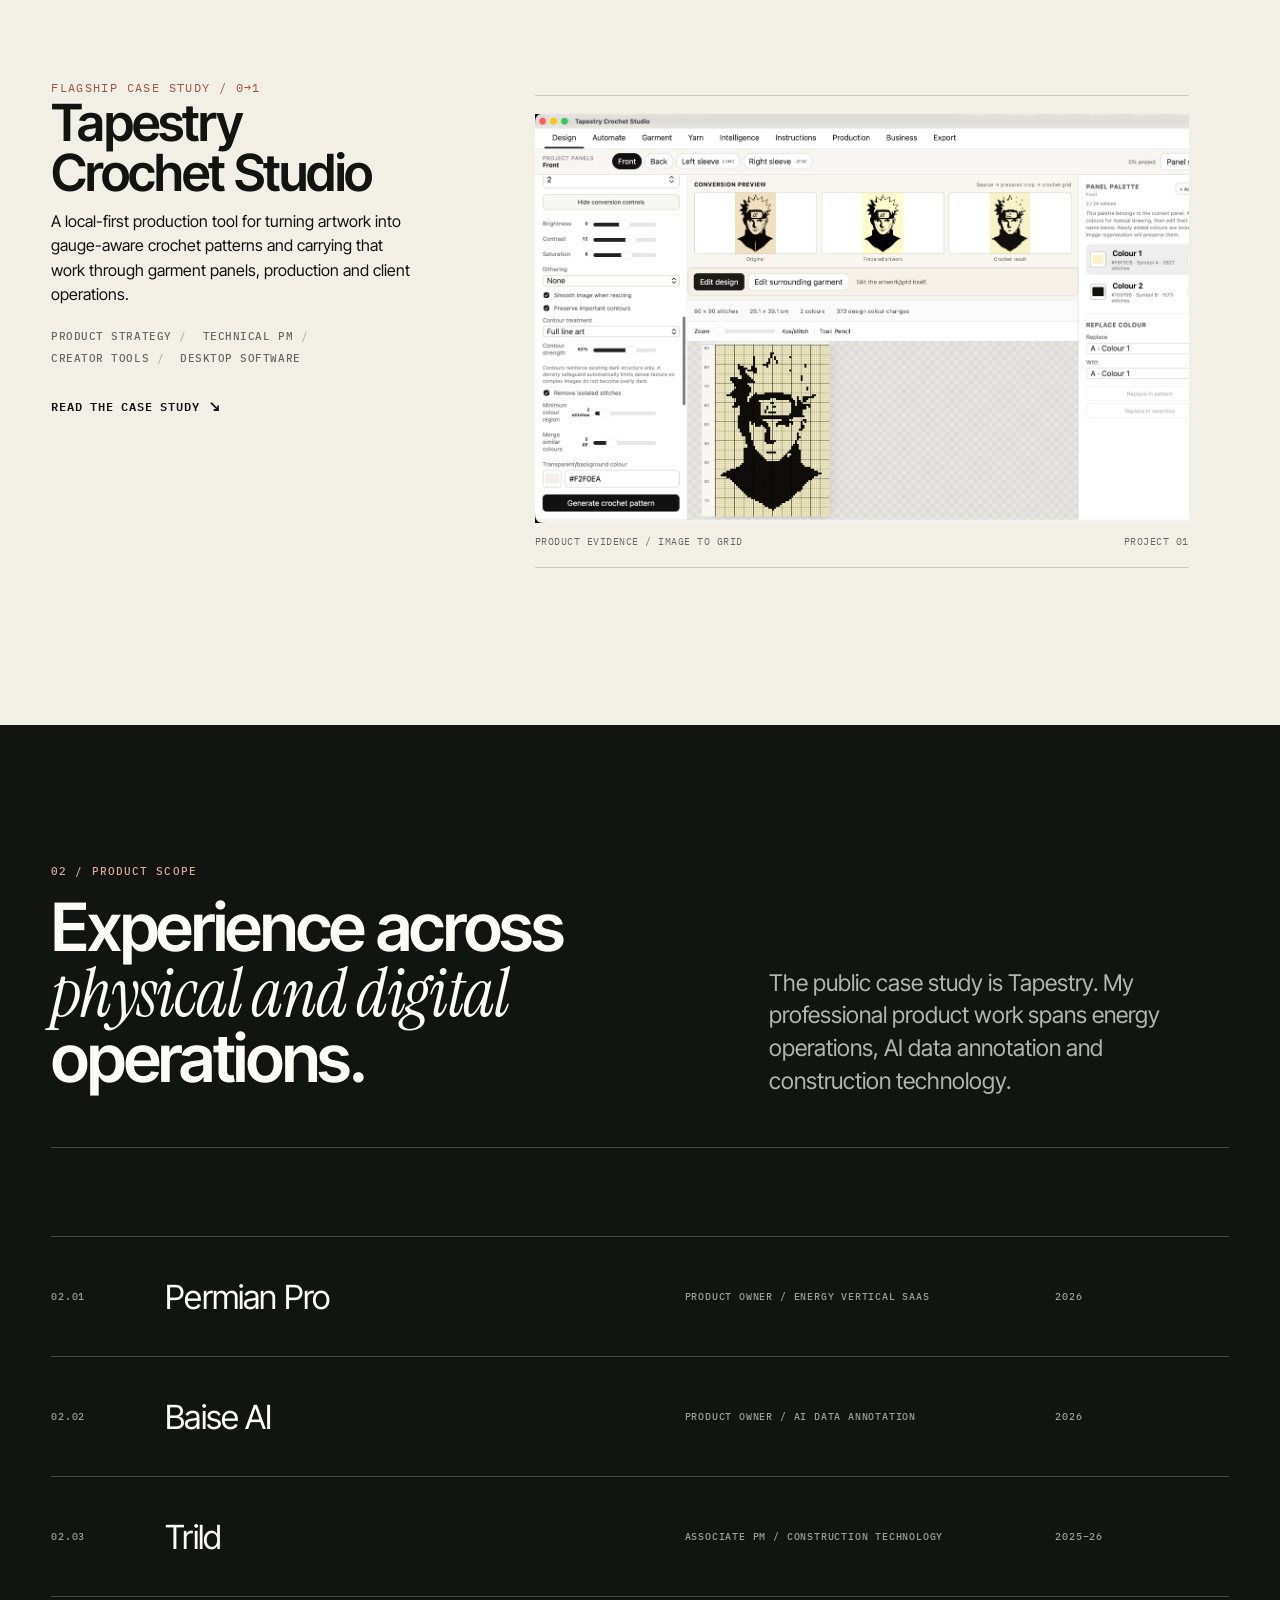
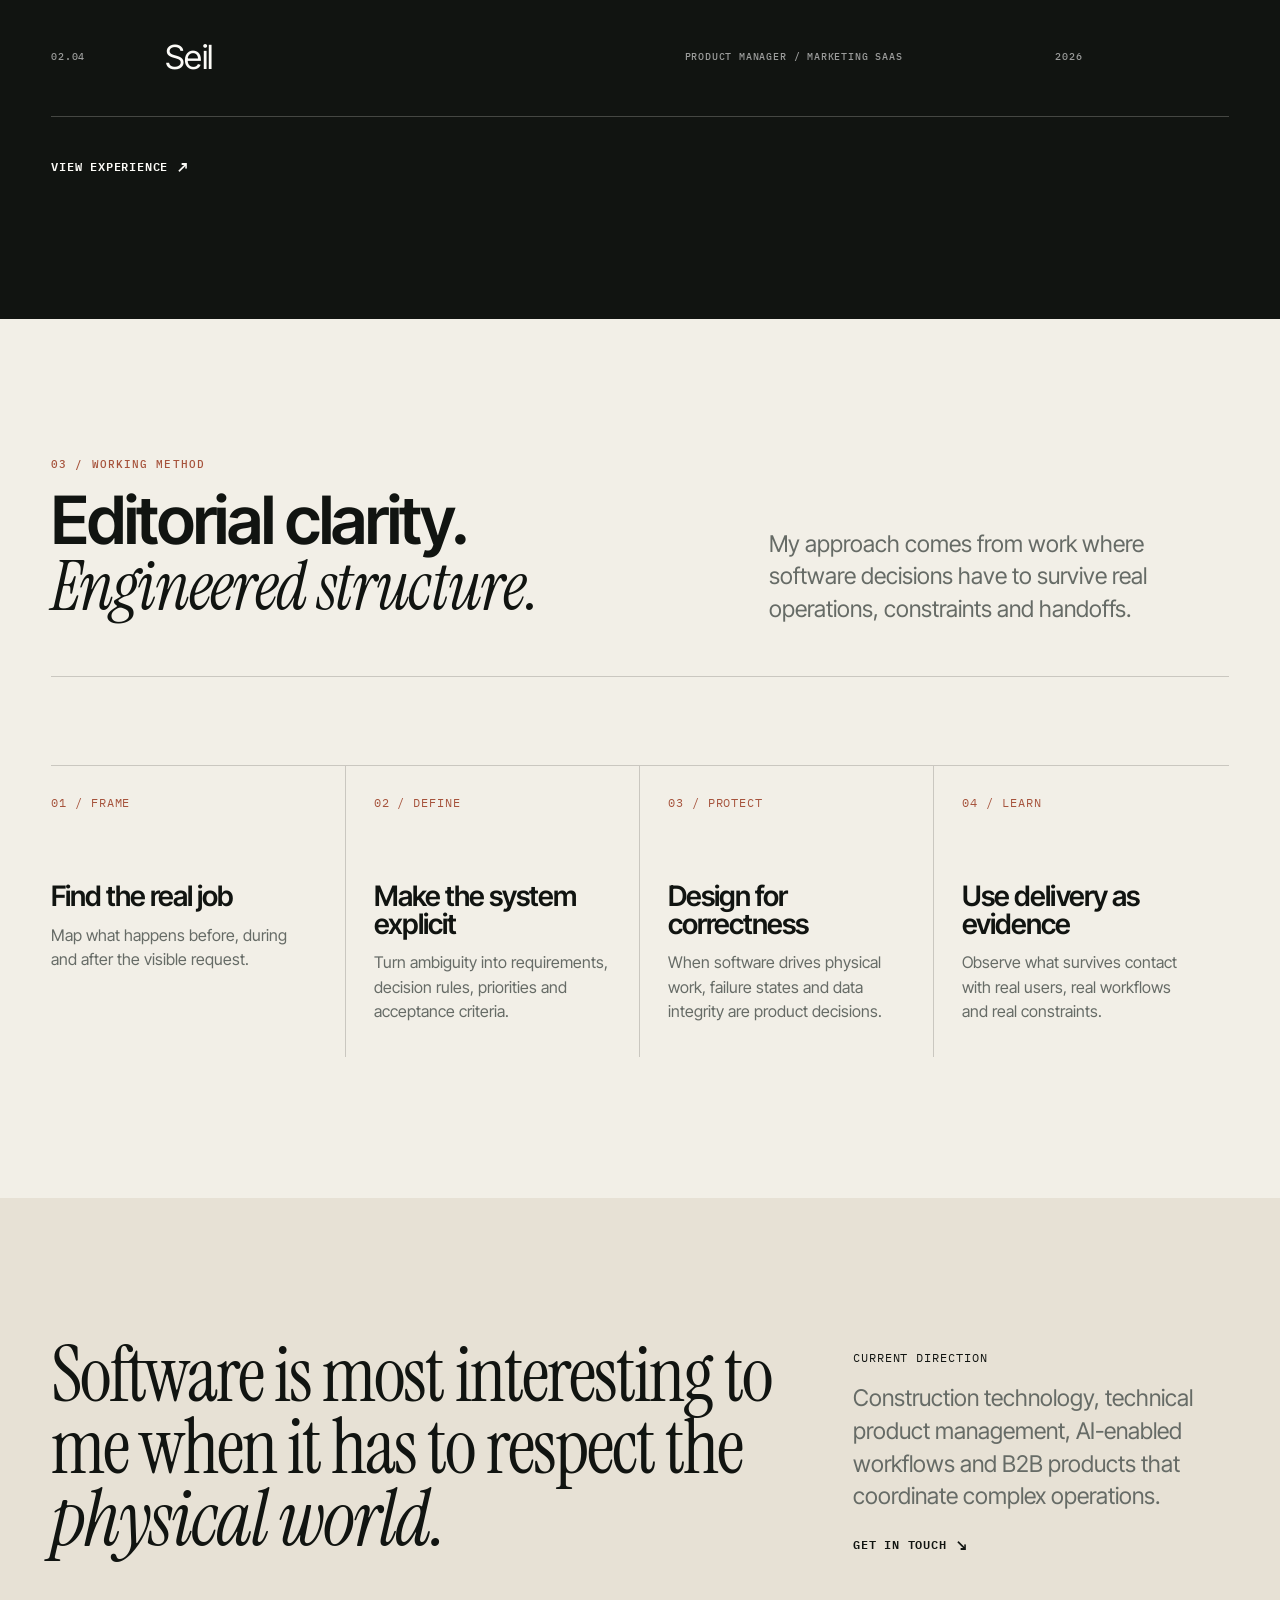
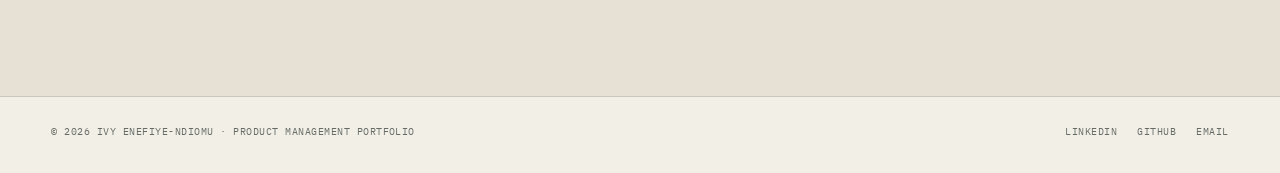
==== commit 5d2106ee: "Redesign portfolio with Constructed Editorial identity" ====
--- a/index.html
+++ b/index.html
@@ -3,91 +3,128 @@
 <head>
   <meta charset="utf-8">
   <meta name="viewport" content="width=device-width, initial-scale=1">
-  <title>Ivy | Product Manager</title>
-  <meta name="description" content="Product management portfolio for Ivy, focused on construction technology, technical product management and products that connect software to physical work.">
-  <meta name="theme-color" content="#f5f2ea">
+  <title>Ivy Enefiye-Ndiomu | Product Manager</title>
+  <meta name="description" content="Product management portfolio for Ivy Enefiye-Ndiomu, focused on technical products, construction technology, B2B SaaS and systems that connect software to real-world operations.">
+  <meta name="theme-color" content="#f2efe7">
   <meta property="og:type" content="website">
-  <meta property="og:title" content="Ivy | Product Manager">
-  <meta property="og:description" content="Product management portfolio for Ivy, focused on construction technology, technical product management and products that connect software to physical work.">
-  <meta property="og:image" content="https://ivy-portfolio.ivyndiomu.workers.dev/assets/img/tapestry/garment-designer.png">
+  <meta property="og:title" content="Ivy Enefiye-Ndiomu | Product Manager">
+  <meta property="og:description" content="Product management portfolio for Ivy Enefiye-Ndiomu, focused on technical products, construction technology, B2B SaaS and systems that connect software to real-world operations.">
+  <meta property="og:url" content="https://ivy-portfolio.ivyndiomu.workers.dev/">
+  <meta property="og:image" content="https://ivy-portfolio.ivyndiomu.workers.dev/assets/img/ivy/portrait-full.webp">
+  <meta name="twitter:card" content="summary_large_image">
   <link rel="icon" href="/assets/img/favicon.svg" type="image/svg+xml">
   <link rel="stylesheet" href="/assets/css/styles.css">
-  <link rel="stylesheet" href="/assets/css/tapestry-media.css">
   <script src="/assets/js/site-config.js"></script>
   <script src="/assets/js/main.js" defer></script>
 </head>
-<body>
-  <a class="skip-link" href="#main">Skip to content</a>
-  
-  <header class="site-header">
-    <div class="container header-inner">
-      <a class="brand" href="/" aria-label="Ivy portfolio home"><span class="brand-mark">I</span><span>Ivy</span></a>
-      <button class="nav-toggle" aria-expanded="false" aria-controls="site-nav">Menu</button>
-      <nav class="site-nav" id="site-nav" aria-label="Primary navigation"><a href="/" aria-current="page">Home</a><a href="/work/">Work</a><a href="/about/">About</a><a href="/resume/">Resume</a><a href="/contact/">Contact</a></nav>
-    </div>
-  </header>
-  <main id="main">
+<body><a class="skip-link" href="#main">Skip to content</a>
+<header class="site-header">
+  <div class="container header-inner">
+    <a class="wordmark" href="/" aria-label="Ivy Enefiye-Ndiomu portfolio home"><strong>Ivy Enefiye-Ndiomu</strong><small>Product Manager</small></a>
+    <button class="nav-toggle" aria-expanded="false" aria-controls="site-nav">Menu</button>
+    <nav class="site-nav" id="site-nav" aria-label="Primary navigation">
+      <a href="/" aria-current="page">Home</a>
+      <a href="/work/" >Work</a>
+      <a href="/about/" >About</a>
+      <a href="/resume/" >Resume</a>
+      <a href="/contact/" >Contact</a>
+    </nav>
+  </div>
+</header>
+<main id="main">
 <section class="hero">
-  <div class="container hero-grid">
-    <div>
-      <div class="eyebrow">Product manager · Physical systems · Technology</div>
-      <h1>I turn real-world workflows into products.</h1>
-      <p class="lede">I am Ivy, a product manager with a background in civil engineering, construction management and construction technology. I build products where software has to respect what happens in the physical world.</p>
-      <div class="hero-actions">
-        <a class="button primary" href="/work/tapestry-crochet-studio/">View flagship case study</a>
-        <a class="button secondary" href="/about/">About my path</a>
+  <div class="container-wide hero-grid">
+    <div class="hero-copy">
+      <div class="hero-index mono">00 / Profile</div>
+      <h1>I build products for <span class="display-serif">complex real-world</span> systems.</h1>
+      <div class="hero-lede">
+        <p class="lede">I’m Ivy Enefiye-Ndiomu, a product manager with a background in civil engineering, construction operations and B2B SaaS. I turn operational complexity into products people can actually use.</p>
+        <div class="hero-actions">
+          <a class="text-link internal" href="/work/">View selected work</a>
+          <a class="text-link internal" href="/about/">About my path</a>
+        </div>
+      </div>
+      <div class="meta-strip" style="margin-top:clamp(48px,7vw,92px)">
+        <div class="meta-cell"><small>Base</small><strong>Nigeria</strong></div>
+        <div class="meta-cell"><small>Focus</small><strong>Technical products + B2B SaaS</strong></div>
+        <div class="meta-cell"><small>Foundation</small><strong>Civil engineering</strong></div>
       </div>
     </div>
-    <div class="hero-visual product-evidence" aria-label="Tapestry Crochet Studio garment designer interface">
-      <img class="hero-product-shot" src="/assets/img/tapestry/garment-designer.png" alt="Tapestry Crochet Studio garment designer showing a crochet garment panel and design controls">
-      <div class="visual-label"><span>Tapestry Crochet Studio</span><span>Product in active development</span></div>
+    <figure class="portrait-stage reveal" aria-label="Portrait of Ivy Enefiye-Ndiomu">
+      <img src="/assets/img/ivy/portrait-full.webp" alt="Ivy Enefiye-Ndiomu seated and smiling in a professional portrait">
+      <div class="portrait-code">FIG 01 / PORTRAIT / 2026</div>
+      <figcaption class="portrait-note">Product / Systems / Operations</figcaption>
+    </figure>
+  </div>
+</section>
+
+<section class="section">
+  <div class="container-wide">
+    <div class="section-head reveal">
+      <div><div class="section-num">01 / Selected work</div><h2>One product, documented <span class="display-serif">deeply.</span></h2></div>
+      <p class="lede">Tapestry Crochet Studio began as a narrow production problem and grew into a system spanning artwork conversion, garment geometry, yarn, production and client operations.</p>
+    </div>
+    <article class="project-feature">
+      <div class="project-copy reveal">
+        <div class="kicker">Flagship case study / 0→1</div>
+        <h3>Tapestry Crochet Studio</h3>
+        <p>A local-first production tool for turning artwork into gauge-aware crochet patterns and carrying that work through garment panels, production and client operations.</p>
+        <div class="tag-row"><span>Product strategy</span><span>Technical PM</span><span>Creator tools</span><span>Desktop software</span></div>
+        <a class="text-link internal" href="/work/tapestry-crochet-studio/">Read the case study</a>
+      </div>
+      <figure class="project-media reveal">
+        <img src="/assets/img/tapestry/image-to-grid-conversion.png" alt="Tapestry Crochet Studio image-to-grid conversion interface">
+        <figcaption class="image-caption"><span>Product evidence / image to grid</span><span>Project 01</span></figcaption>
+      </figure>
+    </article>
+  </div>
+</section>
+
+<section class="section section-ink">
+  <div class="container-wide">
+    <div class="section-head reveal">
+      <div><div class="section-num">02 / Product scope</div><h2>Experience across <span class="display-serif">physical and digital</span> operations.</h2></div>
+      <p class="lede">The public case study is Tapestry. My professional product work spans energy operations, AI data annotation and construction technology.</p>
+    </div>
+    <div class="experience-index reveal">
+      <div class="experience-row"><div class="n">02.01</div><div class="name">Permian Pro</div><div class="type">Product Owner / Energy vertical SaaS</div><div class="date">2026</div></div>
+      <div class="experience-row"><div class="n">02.02</div><div class="name">Baise AI</div><div class="type">Product Owner / AI data annotation</div><div class="date">2026</div></div>
+      <div class="experience-row"><div class="n">02.03</div><div class="name">Trild</div><div class="type">Associate PM / Construction technology</div><div class="date">2025–26</div></div>
+      <div class="experience-row"><div class="n">02.04</div><div class="name">Seil</div><div class="type">Product Manager / Marketing SaaS</div><div class="date">2026</div></div>
+    </div>
+    <div style="margin-top:36px"><a class="text-link" href="/resume/">View experience</a></div>
+  </div>
+</section>
+
+<section class="section">
+  <div class="container-wide">
+    <div class="section-head reveal">
+      <div><div class="section-num">03 / Working method</div><h2>Editorial clarity. <span class="display-serif">Engineered structure.</span></h2></div>
+      <p class="lede">My approach comes from work where software decisions have to survive real operations, constraints and handoffs.</p>
+    </div>
+    <div class="method-grid reveal">
+      <div class="method-item"><span class="mono">01 / Frame</span><h3>Find the real job</h3><p>Map what happens before, during and after the visible request.</p></div>
+      <div class="method-item"><span class="mono">02 / Define</span><h3>Make the system explicit</h3><p>Turn ambiguity into requirements, decision rules, priorities and acceptance criteria.</p></div>
+      <div class="method-item"><span class="mono">03 / Protect</span><h3>Design for correctness</h3><p>When software drives physical work, failure states and data integrity are product decisions.</p></div>
+      <div class="method-item"><span class="mono">04 / Learn</span><h3>Use delivery as evidence</h3><p>Observe what survives contact with real users, real workflows and real constraints.</p></div>
     </div>
   </div>
 </section>
-<section class="section">
-  <div class="container">
-    <div class="section-heading reveal">
-      <div><div class="eyebrow">Featured work</div><h2>Tapestry Crochet Studio</h2></div>
-      <p>A local-first product that turns artwork into gauge-corrected crochet patterns, places designs on physical garment panels, supports production, and connects the workflow to yarn and client-order decisions.</p>
-    </div>
-    <article class="card card-featured reveal">
-      <div class="project-art project-art-image"><img src="/assets/img/tapestry/image-to-grid-conversion.png" alt="Tapestry Crochet Studio image-to-grid conversion interface"></div>
-      <div class="project-copy">
-        <div class="kicker">0→1 product · Active development</div>
-        <h3>From a personal production problem to a structured product system</h3>
-        <p>I started with a narrow question, how do I turn artwork into a crochet-ready chart? The actual product problem expanded into gauge, garment geometry, editing, production instructions, yarn, exports and order workflow.</p>
-        <div class="tags"><span class="tag">Product strategy</span><span class="tag">Technical PM</span><span class="tag">Creator tools</span><span class="tag">Desktop software</span><span class="tag">AI-assisted development</span></div>
-        <div class="button-row"><a class="button primary" href="/work/tapestry-crochet-studio/">Read the case study</a></div>
-      </div>
-    </article>
-  </div>
-</section>
-<section class="section section-alt">
-  <div class="container">
-    <div class="section-heading reveal"><div><div class="eyebrow">How I work</div><h2>Product thinking shaped by physical delivery</h2></div><p>My engineering and construction background pushes me to treat constraints, sequencing, dependencies and failure states as part of the product, not implementation details.</p></div>
-    <div class="grid-3">
-      <div class="card reveal"><h3>Find the real job</h3><p>Move past the visible request and map the complete workflow, including what happens before and after the screen.</p></div>
-      <div class="card reveal"><h3>Make trade-offs explicit</h3><p>Separate must-work production logic from impressive but lower-value features. A useful flat preview can beat a weak 3D simulation.</p></div>
-      <div class="card reveal"><h3>Protect correctness</h3><p>When software drives physical work, data models, migration and regression tests become product-quality decisions.</p></div>
-    </div>
-  </div>
-</section>
-<section class="section">
-  <div class="container contact-panel reveal">
-    <div><div class="eyebrow" style="color:#f0c8bc">Current direction</div><h2>Construction management × product management</h2><p>I am building toward product roles where digital systems coordinate real-world work, especially construction technology, technical products and AI-enabled workflows.</p></div>
-    <div class="button-row" style="align-content:center"><a class="button secondary" href="/work/">See my work</a><a class="button secondary" href="/resume/">View profile</a></div>
+
+<section class="section section-paper-deep">
+  <div class="container-wide quote-band reveal">
+    <blockquote>Software is most interesting to me when it has to respect the <em>physical world.</em></blockquote>
+    <div><div class="mono" style="margin-bottom:16px">Current direction</div><p class="lede">Construction technology, technical product management, AI-enabled workflows and B2B products that coordinate complex operations.</p><a class="text-link internal" href="/contact/">Get in touch</a></div>
   </div>
 </section>
 </main>
-  <footer class="site-footer">
-    <div class="container footer-inner">
-      <div>© <span class="js-year"></span> <span class="js-name">Ivy</span>. Product management portfolio.</div>
-      <div class="footer-links">
-        <a class="js-linkedin-link" hidden target="_blank" rel="noreferrer">LinkedIn</a>
-        <a class="js-github-link" hidden target="_blank" rel="noreferrer">GitHub</a>
-        <a class="js-email-link" hidden>Email</a>
-      </div>
+<footer class="site-footer">
+  <div class="container footer-inner">
+    <div>© <span class="js-year"></span> Ivy Enefiye-Ndiomu · Product Management Portfolio</div>
+    <div class="footer-links">
+      <a class="js-linkedin-link" hidden target="_blank" rel="noreferrer">LinkedIn</a>
+      <a class="js-github-link" hidden target="_blank" rel="noreferrer">GitHub</a>
+      <a class="js-email-link" hidden>Email</a>
     </div>
-  </footer>
-</body>
-</html>+  </div>
+</footer></body></html>
--- a/assets/css/styles.css
+++ b/assets/css/styles.css
@@ -1,560 +1,823 @@
+@import url('https://fonts.googleapis.com/css2?family=IBM+Plex+Mono:wght@400;500;600&family=Instrument+Serif:ital@0;1&family=Inter+Tight:wght@400;500;600;700;800&display=swap');
+
 :root {
-  --ink: #13211c;
-  --muted: #64706b;
-  --paper: #f5f2ea;
-  --paper-2: #ece7dc;
-  --white: #fffdf8;
-  --accent: #bb5538;
-  --accent-dark: #713422;
-  --sage: #dce5dc;
-  --sage-dark: #264a3d;
-  --line: rgba(19, 33, 28, 0.14);
-  --shadow: 0 20px 60px rgba(24, 35, 30, 0.08);
-  --radius: 22px;
-  --max: 1180px;
+  --paper: #f2efe7;
+  --paper-deep: #e7e1d5;
+  --ink: #111411;
+  --green: #24352f;
+  --green-2: #31463e;
+  --oxide: #a6533c;
+  --plum: #705568;
+  --concrete: #b8b3aa;
+  --white: #fcfbf7;
+  --muted: #666b66;
+  --line: rgba(17, 20, 17, 0.18);
+  --line-light: rgba(252, 251, 247, 0.22);
+  --serif: "Instrument Serif", Georgia, serif;
+  --sans: "Inter Tight", Inter, ui-sans-serif, -apple-system, BlinkMacSystemFont, "Segoe UI", sans-serif;
+  --mono: "IBM Plex Mono", ui-monospace, SFMono-Regular, Menlo, monospace;
+  --max: 1320px;
+  --gutter: clamp(20px, 4vw, 64px);
+  --section: clamp(88px, 11vw, 160px);
 }
 
 * { box-sizing: border-box; }
 html { scroll-behavior: smooth; }
 body {
   margin: 0;
-  font-family: Inter, ui-sans-serif, -apple-system, BlinkMacSystemFont, "Segoe UI", sans-serif;
   color: var(--ink);
   background: var(--paper);
-  line-height: 1.6;
+  font-family: var(--sans);
+  line-height: 1.52;
   -webkit-font-smoothing: antialiased;
-}
+  text-rendering: optimizeLegibility;
+}
+img, svg { display: block; max-width: 100%; }
 a { color: inherit; }
-img, svg { max-width: 100%; display: block; }
 button, input, textarea { font: inherit; }
+::selection { background: var(--plum); color: var(--white); }
 
 .skip-link {
+  position: fixed;
+  top: 12px;
+  left: 12px;
+  transform: translateY(-180%);
+  z-index: 9999;
+  background: var(--ink);
+  color: var(--white);
+  padding: 10px 14px;
+  font: 600 12px/1 var(--mono);
+  text-decoration: none;
+}
+.skip-link:focus { transform: none; }
+
+.container {
+  width: min(calc(100% - (var(--gutter) * 2)), var(--max));
+  margin-inline: auto;
+}
+.container-wide {
+  width: min(calc(100% - (var(--gutter) * 2)), 1480px);
+  margin-inline: auto;
+}
+
+.mono {
+  font-family: var(--mono);
+  text-transform: uppercase;
+  letter-spacing: .08em;
+  font-size: .72rem;
+}
+.kicker {
+  font-family: var(--mono);
+  text-transform: uppercase;
+  letter-spacing: .12em;
+  font-size: .72rem;
+  color: var(--oxide);
+}
+.serif { font-family: var(--serif); font-weight: 400; }
+.muted { color: var(--muted); }
+.rule { border-top: 1px solid var(--line); }
+
+h1, h2, h3, h4, p { margin-top: 0; }
+h1, h2, h3, h4 {
+  letter-spacing: -.035em;
+  line-height: .98;
+}
+h1 { font-size: clamp(3.3rem, 8.2vw, 8.6rem); font-weight: 600; margin-bottom: 28px; }
+h2 { font-size: clamp(2.5rem, 5.2vw, 5.6rem); font-weight: 600; margin-bottom: 24px; }
+h3 { font-size: clamp(1.35rem, 2.2vw, 2rem); font-weight: 600; margin-bottom: 12px; }
+p { margin-bottom: 18px; }
+.lede {
+  font-size: clamp(1.15rem, 1.8vw, 1.55rem);
+  line-height: 1.42;
+  color: var(--muted);
+  max-width: 760px;
+}
+.display-serif {
+  font-family: var(--serif);
+  font-weight: 400;
+  font-style: italic;
+  letter-spacing: -.02em;
+}
+
+.site-header {
+  position: sticky;
+  top: 0;
+  z-index: 1000;
+  background: color-mix(in srgb, var(--paper) 92%, transparent);
+  border-bottom: 1px solid var(--line);
+  backdrop-filter: blur(18px);
+}
+.header-inner {
+  min-height: 86px;
+  display: grid;
+  grid-template-columns: 1fr auto;
+  align-items: center;
+  gap: 30px;
+}
+.wordmark {
+  display: inline-grid;
+  gap: 2px;
+  text-decoration: none;
+  width: max-content;
+}
+.wordmark strong {
+  font-size: .92rem;
+  line-height: 1;
+  letter-spacing: -.01em;
+  text-transform: uppercase;
+}
+.wordmark small {
+  font-family: var(--mono);
+  font-size: .59rem;
+  line-height: 1;
+  letter-spacing: .13em;
+  text-transform: uppercase;
+  color: var(--muted);
+}
+.site-nav {
+  display: flex;
+  align-items: center;
+  gap: clamp(18px, 2vw, 34px);
+}
+.site-nav a {
+  position: relative;
+  text-decoration: none;
+  font: 500 .7rem/1 var(--mono);
+  letter-spacing: .08em;
+  text-transform: uppercase;
+  padding: 12px 0;
+}
+.site-nav a::after {
+  content: "";
   position: absolute;
-  left: 12px;
-  top: -80px;
-  background: var(--ink);
-  color: white;
-  padding: 10px 14px;
-  border-radius: 10px;
-  z-index: 9999;
-}
-.skip-link:focus { top: 12px; }
+  left: 0; right: 100%; bottom: 5px;
+  height: 1px;
+  background: currentColor;
+  transition: right .25s ease;
+}
+.site-nav a:hover::after,
+.site-nav a[aria-current="page"]::after { right: 0; }
+.nav-toggle {
+  display: none;
+  border: 0;
+  background: transparent;
+  padding: 8px 0;
+  font: 500 .72rem/1 var(--mono);
+  letter-spacing: .08em;
+  text-transform: uppercase;
+}
 
 .reading-progress {
   position: fixed;
   top: 0;
   left: 0;
-  height: 3px;
+  height: 2px;
   width: 0;
-  background: var(--accent);
-  z-index: 1000;
-}
-
-.container {
-  width: min(calc(100% - 40px), var(--max));
-  margin: 0 auto;
-}
-
-.site-header {
+  z-index: 2000;
+  background: var(--oxide);
+}
+
+.hero {
+  min-height: calc(100svh - 86px);
+  display: grid;
+  align-items: stretch;
+  border-bottom: 1px solid var(--line);
+}
+.hero-grid {
+  display: grid;
+  grid-template-columns: minmax(0, 7fr) minmax(360px, 5fr);
+  gap: clamp(42px, 6vw, 100px);
+  align-items: center;
+  padding-block: clamp(54px, 7vw, 100px);
+}
+.hero-copy { align-self: center; }
+.hero-index {
+  display: flex;
+  align-items: center;
+  gap: 14px;
+  margin-bottom: clamp(32px, 5vw, 68px);
+}
+.hero-index::after {
+  content: "";
+  width: 82px;
+  height: 1px;
+  background: var(--ink);
+  opacity: .45;
+}
+.hero h1 { max-width: 820px; }
+.hero-lede {
+  display: grid;
+  grid-template-columns: minmax(0, 1fr) minmax(220px, .5fr);
+  gap: 34px;
+  align-items: end;
+  margin-top: clamp(34px, 6vw, 74px);
+}
+.hero-lede .lede { margin-bottom: 0; }
+.hero-actions { display: flex; flex-wrap: wrap; gap: 22px; align-items: center; }
+
+.text-link,
+.button {
+  display: inline-flex;
+  align-items: center;
+  gap: 10px;
+  text-decoration: none;
+  font: 600 .72rem/1.1 var(--mono);
+  letter-spacing: .07em;
+  text-transform: uppercase;
+}
+.text-link::after { content: "↗"; font-size: 1rem; }
+.text-link.internal::after { content: "↘"; }
+.text-link:hover { color: var(--oxide); }
+.button {
+  min-height: 48px;
+  padding: 0 18px;
+  border: 1px solid currentColor;
+  transition: background .2s ease, color .2s ease, transform .2s ease;
+}
+.button:hover { transform: translateY(-2px); }
+.button.dark { background: var(--ink); color: var(--white); border-color: var(--ink); }
+.button.light { background: transparent; color: var(--ink); }
+.button.inverse { color: var(--white); border-color: rgba(255,255,255,.7); }
+
+.portrait-stage {
+  position: relative;
+  min-height: 680px;
+  background: var(--green);
+  border-left: 1px solid var(--line);
+  overflow: hidden;
+}
+.portrait-stage::before {
+  content: "";
+  position: absolute;
+  left: 24px; right: 24px; top: 24px; bottom: 24px;
+  border: 1px solid rgba(255,255,255,.35);
+  z-index: 2;
+  pointer-events: none;
+}
+.portrait-stage img {
+  width: 100%;
+  height: 100%;
+  min-height: 680px;
+  object-fit: cover;
+  object-position: 58% 25%;
+}
+.portrait-note {
+  position: absolute;
+  z-index: 3;
+  right: 40px;
+  bottom: 38px;
+  padding: 12px 14px;
+  background: rgba(17,20,17,.82);
+  color: var(--white);
+  font: 500 .62rem/1.45 var(--mono);
+  text-transform: uppercase;
+  letter-spacing: .08em;
+  max-width: 180px;
+}
+.portrait-code {
+  position: absolute;
+  z-index: 3;
+  left: -1px;
+  top: 42px;
+  writing-mode: vertical-rl;
+  transform: rotate(180deg);
+  padding: 12px 8px;
+  background: var(--paper);
+  border: 1px solid var(--line);
+  font: 500 .58rem/1 var(--mono);
+  letter-spacing: .1em;
+  text-transform: uppercase;
+}
+
+.meta-strip {
+  display: grid;
+  grid-template-columns: repeat(3, 1fr);
+  border-top: 1px solid var(--line);
+}
+.meta-cell {
+  min-height: 98px;
+  padding: 22px 20px 18px 0;
+  border-right: 1px solid var(--line);
+}
+.meta-cell + .meta-cell { padding-left: 20px; }
+.meta-cell:last-child { border-right: 0; }
+.meta-cell small {
+  display: block;
+  margin-bottom: 8px;
+  font: 500 .6rem/1 var(--mono);
+  letter-spacing: .09em;
+  text-transform: uppercase;
+  color: var(--muted);
+}
+.meta-cell strong { font-size: .95rem; font-weight: 600; }
+
+.section { padding-block: var(--section); }
+.section-sm { padding-block: clamp(60px, 7vw, 100px); }
+.section-dark { background: var(--green); color: var(--white); }
+.section-ink { background: var(--ink); color: var(--white); }
+.section-paper-deep { background: var(--paper-deep); }
+.section-dark .muted,
+.section-ink .muted,
+.section-dark .lede,
+.section-ink .lede { color: rgba(255,255,255,.68); }
+.section-head {
+  display: grid;
+  grid-template-columns: 1fr minmax(320px, .7fr);
+  gap: 60px;
+  align-items: end;
+  padding-bottom: 32px;
+  margin-bottom: clamp(44px, 7vw, 88px);
+  border-bottom: 1px solid var(--line);
+}
+.section-dark .section-head,
+.section-ink .section-head { border-color: var(--line-light); }
+.section-num {
+  font: 500 .68rem/1 var(--mono);
+  text-transform: uppercase;
+  letter-spacing: .1em;
+  color: var(--oxide);
+  margin-bottom: 18px;
+}
+.section-dark .section-num,
+.section-ink .section-num { color: #d8a89c; }
+
+.project-feature {
+  display: grid;
+  grid-template-columns: minmax(320px, 4fr) minmax(0, 8fr);
+  gap: clamp(36px, 6vw, 90px);
+  align-items: start;
+}
+.project-copy {
   position: sticky;
-  top: 0;
-  z-index: 100;
-  backdrop-filter: blur(16px);
-  background: color-mix(in srgb, var(--paper) 86%, transparent);
-  border-bottom: 1px solid var(--line);
-}
-.header-inner {
-  min-height: 74px;
+  top: 120px;
+}
+.project-copy h3 { font-size: clamp(2rem, 4vw, 4rem); }
+.project-media {
+  position: relative;
+  border-top: 1px solid var(--line);
+  border-bottom: 1px solid var(--line);
+  padding-block: 18px;
+}
+.project-media img {
+  width: 100%;
+  aspect-ratio: 16 / 10;
+  object-fit: cover;
+  object-position: top left;
+  background: var(--white);
+}
+.image-caption {
   display: flex;
-  align-items: center;
   justify-content: space-between;
+  gap: 20px;
+  margin-top: 12px;
+  color: var(--muted);
+  font: 400 .62rem/1.45 var(--mono);
+  letter-spacing: .05em;
+  text-transform: uppercase;
+}
+
+.tag-row {
+  display: flex;
+  flex-wrap: wrap;
+  gap: 8px 16px;
+  margin: 24px 0 28px;
+  color: var(--muted);
+  font: 500 .66rem/1.25 var(--mono);
+  letter-spacing: .05em;
+  text-transform: uppercase;
+}
+.tag-row span:not(:last-child)::after { content: " /"; color: var(--concrete); }
+
+.experience-index { border-top: 1px solid var(--line-light); }
+.experience-row {
+  display: grid;
+  grid-template-columns: 90px minmax(220px, 2fr) minmax(220px, 1.4fr) minmax(120px, .7fr);
   gap: 24px;
-}
-.brand {
+  align-items: center;
+  min-height: 120px;
+  border-bottom: 1px solid var(--line-light);
+}
+.experience-row .n,
+.experience-row .type,
+.experience-row .date {
+  font: 500 .63rem/1.4 var(--mono);
+  text-transform: uppercase;
+  letter-spacing: .08em;
+  color: rgba(255,255,255,.58);
+}
+.experience-row .name { font-size: clamp(1.35rem, 2.6vw, 2.4rem); letter-spacing: -.025em; }
+
+.method-grid {
+  display: grid;
+  grid-template-columns: repeat(4, 1fr);
+  border-top: 1px solid var(--line);
+}
+.method-item {
+  padding: 28px 28px 34px 0;
+  border-right: 1px solid var(--line);
+}
+.method-item + .method-item { padding-left: 28px; }
+.method-item:last-child { border-right: 0; }
+.method-item .mono { display: block; color: var(--oxide); margin-bottom: 72px; }
+.method-item p { color: var(--muted); margin-bottom: 0; }
+
+.quote-band {
+  display: grid;
+  grid-template-columns: minmax(0, 8fr) minmax(220px, 4fr);
+  gap: 50px;
+  align-items: end;
+}
+.quote-band blockquote {
+  margin: 0;
+  font-family: var(--serif);
+  font-size: clamp(2.8rem, 6vw, 6.6rem);
+  line-height: .94;
+  letter-spacing: -.025em;
+}
+
+.page-hero {
+  padding: clamp(74px, 10vw, 144px) 0 clamp(60px, 8vw, 110px);
+  border-bottom: 1px solid var(--line);
+}
+.page-hero-grid {
+  display: grid;
+  grid-template-columns: minmax(0, 8fr) minmax(280px, 4fr);
+  gap: 70px;
+  align-items: end;
+}
+.page-hero h1 { font-size: clamp(3.5rem, 7.5vw, 7.5rem); max-width: 1050px; }
+.page-hero-aside { align-self: end; }
+.page-hero-aside .mono { color: var(--muted); display: block; margin-bottom: 12px; }
+
+.about-intro {
+  display: grid;
+  grid-template-columns: minmax(320px, 5fr) minmax(0, 7fr);
+  gap: clamp(46px, 8vw, 120px);
+  align-items: start;
+}
+.about-portrait {
+  position: sticky;
+  top: 120px;
+}
+.about-portrait img {
+  width: 100%;
+  aspect-ratio: 4 / 5;
+  object-fit: cover;
+  object-position: 55% 22%;
+  border: 1px solid var(--line);
+}
+.about-portrait .image-caption { margin-top: 10px; }
+.about-copy > p:first-of-type {
+  font-size: clamp(1.35rem, 2.5vw, 2.2rem);
+  line-height: 1.25;
+}
+
+.phase-list { border-top: 1px solid var(--line); margin-top: 54px; }
+.phase {
+  display: grid;
+  grid-template-columns: 76px 1fr 1.5fr;
+  gap: 24px;
+  padding: 30px 0;
+  border-bottom: 1px solid var(--line);
+}
+.phase .num { font: 500 .68rem/1 var(--mono); color: var(--oxide); }
+.phase .title { font-size: 1.15rem; font-weight: 650; }
+.phase p { margin: 0; color: var(--muted); }
+
+.capability-grid {
+  display: grid;
+  grid-template-columns: repeat(3, 1fr);
+  gap: 1px;
+  background: var(--line-light);
+  border: 1px solid var(--line-light);
+}
+.capability {
+  min-height: 300px;
+  padding: 30px;
+  background: var(--green);
+}
+.capability .mono { color: rgba(255,255,255,.52); }
+.capability h3 { margin-top: 76px; }
+.capability p { color: rgba(255,255,255,.68); margin-bottom: 0; }
+
+.work-list { border-top: 1px solid var(--line); }
+.work-list-item {
+  display: grid;
+  grid-template-columns: 80px minmax(200px, 2fr) minmax(250px, 3fr) 110px;
+  gap: 28px;
+  align-items: center;
+  padding: 28px 0;
+  border-bottom: 1px solid var(--line);
+}
+.work-list-item .num,
+.work-list-item .meta {
+  font: 500 .62rem/1.5 var(--mono);
+  letter-spacing: .06em;
+  text-transform: uppercase;
+  color: var(--muted);
+}
+.work-list-item h3 { margin: 0; font-size: clamp(1.35rem, 2.6vw, 2.5rem); }
+.work-list-item p { margin: 0; color: var(--muted); }
+
+.resume-hero {
+  display: grid;
+  grid-template-columns: minmax(0, 8fr) minmax(260px, 3fr);
+  gap: 70px;
+  align-items: end;
+}
+.resume-portrait {
+  border: 1px solid var(--line);
+  background: var(--concrete);
+}
+.resume-portrait img {
+  width: 100%;
+  aspect-ratio: 4 / 5;
+  object-fit: cover;
+  object-position: 55% 20%;
+}
+.resume-section {
+  display: grid;
+  grid-template-columns: 190px minmax(0, 1fr);
+  gap: 44px;
+  padding: 44px 0;
+  border-top: 1px solid var(--line);
+}
+.resume-label {
+  font: 500 .64rem/1.4 var(--mono);
+  letter-spacing: .08em;
+  text-transform: uppercase;
+  color: var(--muted);
+}
+.resume-item { padding-bottom: 38px; }
+.resume-item + .resume-item { padding-top: 38px; border-top: 1px solid var(--line); }
+.resume-item-head {
+  display: grid;
+  grid-template-columns: 1fr auto;
+  gap: 24px;
+  align-items: baseline;
+  margin-bottom: 14px;
+}
+.resume-item-head h3 { margin-bottom: 0; }
+.resume-date { font: 500 .62rem/1.3 var(--mono); text-transform: uppercase; letter-spacing: .06em; color: var(--muted); }
+.resume-list { margin: 18px 0 0; padding-left: 1.1em; }
+.resume-list li { margin-bottom: 9px; }
+
+.contact-hero {
+  background: var(--green);
+  color: var(--white);
+  min-height: calc(100svh - 86px);
+  display: grid;
+  align-items: center;
+}
+.contact-grid {
+  display: grid;
+  grid-template-columns: minmax(0, 7fr) minmax(300px, 4fr);
+  gap: 80px;
+  align-items: center;
+  padding-block: 90px;
+}
+.contact-grid h1 { font-size: clamp(3.5rem, 7vw, 7.7rem); }
+.contact-grid .lede { color: rgba(255,255,255,.7); }
+.contact-links { margin-top: 54px; border-top: 1px solid var(--line-light); }
+.contact-links a {
+  display: flex;
+  justify-content: space-between;
+  align-items: center;
   text-decoration: none;
-  display: inline-flex;
-  align-items: center;
-  gap: 10px;
-  font-weight: 800;
-  letter-spacing: -0.03em;
-  font-size: 1.1rem;
-}
-.brand-mark {
-  width: 34px;
-  height: 34px;
-  border-radius: 50%;
-  display: grid;
-  place-items: center;
-  color: var(--white);
-  background: var(--ink);
-  font-size: 0.9rem;
-}
-.site-nav {
-  display: flex;
-  align-items: center;
-  gap: 4px;
-}
-.site-nav a {
+  padding: 18px 0;
+  border-bottom: 1px solid var(--line-light);
+  font: 500 .72rem/1 var(--mono);
+  text-transform: uppercase;
+  letter-spacing: .07em;
+}
+.contact-links a::after { content: "↗"; }
+.contact-photo img {
+  width: 100%;
+  aspect-ratio: 4/5;
+  object-fit: cover;
+  object-position: 56% 18%;
+  border: 1px solid rgba(255,255,255,.3);
+}
+
+/* Case study */
+.case-hero {
+  padding: clamp(70px, 8vw, 116px) 0 44px;
+  border-bottom: 1px solid var(--line);
+}
+.case-hero h1 { font-size: clamp(4rem, 9vw, 9rem); margin-bottom: 22px; }
+.case-summary {
+  display: grid;
+  grid-template-columns: minmax(0, 7fr) minmax(280px, 4fr);
+  gap: 70px;
+  align-items: end;
+}
+.case-meta {
+  display: grid;
+  grid-template-columns: repeat(2, 1fr);
+  gap: 0;
+  border-top: 1px solid var(--line);
+  border-left: 1px solid var(--line);
+}
+.case-meta div { padding: 16px; border-right: 1px solid var(--line); border-bottom: 1px solid var(--line); }
+.case-meta small { display: block; font: 500 .56rem/1.2 var(--mono); letter-spacing: .08em; text-transform: uppercase; color: var(--muted); margin-bottom: 6px; }
+.case-meta strong { font-size: .88rem; }
+.case-cover {
+  padding: 18px 0;
+  border-bottom: 1px solid var(--line);
+}
+.case-cover img { width: 100%; max-height: 820px; object-fit: cover; object-position: top left; background: var(--white); }
+.case-layout {
+  display: grid;
+  grid-template-columns: 220px minmax(0, 1fr);
+  gap: clamp(50px, 7vw, 100px);
+  padding-top: 70px;
+}
+.case-toc {
+  position: sticky;
+  top: 120px;
+  align-self: start;
+  border-top: 1px solid var(--line);
+}
+.case-toc a {
+  display: grid;
+  grid-template-columns: 34px 1fr;
+  gap: 8px;
+  padding: 10px 0;
+  border-bottom: 1px solid var(--line);
   text-decoration: none;
   color: var(--muted);
-  padding: 10px 12px;
-  border-radius: 10px;
-  font-size: 0.94rem;
-  font-weight: 650;
-}
-.site-nav a:hover, .site-nav a[aria-current="page"] {
-  color: var(--ink);
-  background: rgba(255,255,255,0.5);
-}
-.nav-toggle {
-  display: none;
+  font: 500 .58rem/1.35 var(--mono);
+  letter-spacing: .04em;
+  text-transform: uppercase;
+}
+.case-toc a:hover { color: var(--oxide); }
+.case-section {
+  padding: 0 0 clamp(96px, 10vw, 150px);
+  scroll-margin-top: 120px;
+}
+.case-section + .case-section { padding-top: 6px; }
+.case-section-header {
+  display: grid;
+  grid-template-columns: 90px 1fr;
+  gap: 24px;
+  margin-bottom: 40px;
+  padding-top: 16px;
+  border-top: 1px solid var(--line);
+}
+.case-section-header .num { font: 500 .68rem/1 var(--mono); color: var(--oxide); }
+.case-section-header h2 { font-size: clamp(2.2rem, 4.7vw, 4.8rem); margin-bottom: 0; }
+.case-copy {
+  max-width: 860px;
+  margin-left: 114px;
+}
+.case-copy > p:first-child { font-size: clamp(1.12rem, 1.8vw, 1.38rem); }
+.case-callout {
+  margin: 34px 0 0;
+  padding: 24px 0 6px 24px;
+  border-left: 3px solid var(--oxide);
+  max-width: 760px;
+}
+.case-callout strong { display: block; margin-bottom: 8px; }
+.case-media {
+  margin: 44px 0;
+  padding: 14px 0;
+  border-top: 1px solid var(--line);
+  border-bottom: 1px solid var(--line);
+}
+.case-media img { width: 100%; background: var(--white); }
+.case-media figcaption { margin-top: 10px; font: 400 .61rem/1.45 var(--mono); letter-spacing: .04em; text-transform: uppercase; color: var(--muted); }
+.media-pair,
+.media-four {
+  display: grid;
+  gap: 12px;
+  margin: 44px 0;
+}
+.media-pair { grid-template-columns: repeat(2, 1fr); }
+.media-four { grid-template-columns: repeat(4, 1fr); }
+.media-pair figure,
+.media-four figure { margin: 0; }
+.media-pair img,
+.media-four img { width: 100%; height: 100%; max-height: 620px; object-fit: cover; object-position: top left; background: var(--white); border: 1px solid var(--line); }
+.media-pair figcaption,
+.media-four figcaption { margin-top: 8px; font: 400 .58rem/1.4 var(--mono); text-transform: uppercase; color: var(--muted); }
+.principle-grid,
+.decision-grid,
+.roadmap-grid {
+  display: grid;
+  gap: 1px;
+  margin: 40px 0;
+  background: var(--line);
   border: 1px solid var(--line);
-  background: transparent;
-  border-radius: 10px;
-  padding: 9px 11px;
-}
-
-.hero {
-  padding: 94px 0 72px;
-  border-bottom: 1px solid var(--line);
-}
-.hero-grid {
-  display: grid;
-  grid-template-columns: 1.15fr 0.85fr;
-  gap: 72px;
-  align-items: center;
-}
-.eyebrow {
-  display: inline-flex;
-  gap: 8px;
-  align-items: center;
-  font-size: 0.78rem;
-  font-weight: 800;
-  letter-spacing: 0.12em;
-  text-transform: uppercase;
-  color: var(--accent-dark);
-  margin-bottom: 18px;
-}
-.eyebrow::before {
-  content: "";
-  width: 28px;
-  height: 2px;
-  background: var(--accent);
-}
-h1, h2, h3, h4 {
-  line-height: 1.08;
-  letter-spacing: -0.035em;
-  margin-top: 0;
-}
-h1 { font-size: clamp(3rem, 7vw, 6.5rem); margin-bottom: 24px; }
-h2 { font-size: clamp(2rem, 4vw, 3.8rem); margin-bottom: 18px; }
-h3 { font-size: clamp(1.25rem, 2vw, 1.65rem); margin-bottom: 10px; }
-p { margin: 0 0 18px; }
-.lede {
-  max-width: 760px;
-  font-size: clamp(1.16rem, 2vw, 1.45rem);
+}
+.principle-grid { grid-template-columns: repeat(2, 1fr); }
+.decision-grid,
+.roadmap-grid { grid-template-columns: repeat(3, 1fr); }
+.principle,
+.decision,
+.roadmap-card { background: var(--paper); padding: 28px; min-height: 210px; }
+.decision { background: var(--green); color: var(--white); }
+.decision p { color: rgba(255,255,255,.7); }
+.decision .mono { color: rgba(255,255,255,.55); }
+.metrics-list { border-top: 1px solid var(--line); margin-top: 34px; }
+.metrics-list div { display: grid; grid-template-columns: 72px 1fr; gap: 20px; padding: 18px 0; border-bottom: 1px solid var(--line); }
+.metrics-list .mono { color: var(--oxide); }
+
+.site-footer {
+  border-top: 1px solid var(--line);
+  padding: 28px 0 34px;
+}
+.footer-inner {
+  display: grid;
+  grid-template-columns: 1fr auto;
+  gap: 30px;
+  align-items: center;
+  font: 400 .62rem/1.4 var(--mono);
+  text-transform: uppercase;
+  letter-spacing: .05em;
   color: var(--muted);
 }
-.hero-actions, .button-row {
-  display: flex;
-  flex-wrap: wrap;
-  gap: 12px;
-  margin-top: 30px;
-}
-.button {
-  display: inline-flex;
-  align-items: center;
-  justify-content: center;
-  min-height: 46px;
-  padding: 0 18px;
-  border-radius: 999px;
-  text-decoration: none;
-  font-weight: 750;
-  border: 1px solid var(--ink);
-  transition: transform .18s ease, background .18s ease;
-}
-.button:hover { transform: translateY(-2px); }
-.button.primary { background: var(--ink); color: var(--white); }
-.button.secondary { background: transparent; }
-.button.ghost { border-color: var(--line); color: var(--muted); }
-
-.hero-visual {
-  min-height: 480px;
-  position: relative;
-  border-radius: 36px;
-  background:
-    radial-gradient(circle at 20% 20%, rgba(187,85,56,.18), transparent 34%),
-    radial-gradient(circle at 78% 72%, rgba(38,74,61,.18), transparent 38%),
-    var(--white);
-  border: 1px solid var(--line);
-  box-shadow: var(--shadow);
-  overflow: hidden;
-}
-.hero-visual::before,
-.hero-visual::after {
-  content: "";
-  position: absolute;
-  border: 1px solid rgba(19,33,28,.12);
-  border-radius: 26px;
-  background: rgba(245,242,234,.78);
-}
-.hero-visual::before {
-  width: 67%;
-  height: 56%;
-  left: 11%;
-  top: 12%;
-  transform: rotate(-6deg);
-}
-.hero-visual::after {
-  width: 58%;
-  height: 42%;
-  right: 7%;
-  bottom: 9%;
-  transform: rotate(5deg);
-}
-.stitch-grid {
-  position: absolute;
-  z-index: 3;
-  width: 62%;
-  aspect-ratio: 1/1;
-  left: 19%;
-  top: 16%;
-  display: grid;
-  grid-template-columns: repeat(8, 1fr);
-  gap: 3px;
-  transform: rotate(2deg);
-}
-.stitch-grid span {
-  aspect-ratio: 1;
-  border-radius: 4px;
-  background: var(--sage);
-  border: 1px solid rgba(19,33,28,.08);
-}
-.stitch-grid span:nth-child(3n) { background: #d57b60; }
-.stitch-grid span:nth-child(5n) { background: #264a3d; }
-.stitch-grid span:nth-child(11n) { background: #efe1bf; }
-.visual-label {
-  position: absolute;
-  z-index: 5;
-  left: 24px;
-  bottom: 24px;
-  right: 24px;
-  display: flex;
-  justify-content: space-between;
-  gap: 12px;
-  font-size: 0.84rem;
-  color: var(--muted);
-}
-
-.section { padding: 88px 0; }
-.section.compact { padding: 60px 0; }
-.section-alt { background: var(--white); border-top: 1px solid var(--line); border-bottom: 1px solid var(--line); }
-.section-heading {
-  display: grid;
-  grid-template-columns: 1fr minmax(280px, 0.7fr);
-  gap: 40px;
-  align-items: end;
-  margin-bottom: 40px;
-}
-.section-heading p { color: var(--muted); margin: 0; }
-
-.grid-2, .grid-3, .grid-4 {
-  display: grid;
-  gap: 20px;
-}
-.grid-2 { grid-template-columns: repeat(2, minmax(0, 1fr)); }
-.grid-3 { grid-template-columns: repeat(3, minmax(0, 1fr)); }
-.grid-4 { grid-template-columns: repeat(4, minmax(0, 1fr)); }
-
-.card {
-  border: 1px solid var(--line);
-  background: var(--white);
-  border-radius: var(--radius);
-  padding: 28px;
-  box-shadow: 0 8px 30px rgba(24,35,30,.035);
-}
-.card p:last-child { margin-bottom: 0; }
-.card .meta { color: var(--muted); font-size: .9rem; }
-.card-featured {
-  display: grid;
-  grid-template-columns: 0.95fr 1.05fr;
-  min-height: 440px;
-  padding: 0;
-  overflow: hidden;
-}
-.project-art {
-  min-height: 360px;
-  position: relative;
-  background: #17372d;
-  overflow: hidden;
-}
-.project-art::before {
-  content: "";
-  position: absolute;
-  width: 300px;
-  height: 360px;
-  left: 13%;
-  top: 16%;
-  border-radius: 45% 45% 15% 15%;
-  background: #f0e5c9;
-  box-shadow: inset 0 0 0 18px rgba(255,255,255,.18);
-}
-.project-art::after {
-  content: "";
-  position: absolute;
-  width: 170px;
-  height: 170px;
-  left: 26%;
-  top: 29%;
-  background:
-    linear-gradient(90deg, transparent 48%, rgba(19,33,28,.16) 48% 52%, transparent 52%),
-    linear-gradient(transparent 48%, rgba(19,33,28,.16) 48% 52%, transparent 52%),
-    repeating-linear-gradient(90deg, #b85c40 0 14px, #f4df9f 14px 28px, #2b4c40 28px 42px);
-  border: 8px solid rgba(255,255,255,.88);
-}
-.project-copy { padding: 44px; display: flex; flex-direction: column; justify-content: center; }
-.tags { display: flex; flex-wrap: wrap; gap: 8px; margin: 18px 0 4px; }
-.tag {
-  font-size: .78rem;
-  border: 1px solid var(--line);
-  padding: 6px 10px;
-  border-radius: 999px;
-  color: var(--muted);
-  background: rgba(255,255,255,.56);
-}
-
-.stats {
-  display: grid;
-  grid-template-columns: repeat(4, minmax(0,1fr));
-  border: 1px solid var(--line);
-  border-radius: var(--radius);
-  overflow: hidden;
-  background: var(--white);
-}
-.stat { padding: 26px; border-right: 1px solid var(--line); }
-.stat:last-child { border-right: 0; }
-.stat strong { display: block; font-size: 2rem; letter-spacing: -.04em; }
-.stat span { color: var(--muted); font-size: .88rem; }
-
-.timeline { position: relative; padding-left: 24px; }
-.timeline::before { content:""; position:absolute; top:4px; bottom:4px; left:4px; width:1px; background:var(--line); }
-.timeline-item { position:relative; padding: 0 0 34px 26px; }
-.timeline-item::before { content:""; position:absolute; left:-24px; top:6px; width:10px; height:10px; border-radius:50%; background:var(--accent); box-shadow:0 0 0 5px var(--paper); }
-.timeline-item:last-child { padding-bottom:0; }
-.timeline-item small { color: var(--muted); }
-
-.case-hero {
-  padding: 74px 0 48px;
-  border-bottom: 1px solid var(--line);
-}
-.case-hero h1 { font-size: clamp(2.9rem, 6vw, 5.7rem); max-width: 960px; }
-.case-meta {
-  display: grid;
-  grid-template-columns: repeat(4, minmax(0,1fr));
-  gap: 12px;
-  margin-top: 34px;
-}
-.case-meta div {
-  padding: 18px;
-  border: 1px solid var(--line);
-  border-radius: 16px;
-  background: rgba(255,255,255,.48);
-}
-.case-meta small { display:block; color:var(--muted); margin-bottom:4px; }
-.case-meta strong { display:block; }
-
-.case-layout {
-  display: grid;
-  grid-template-columns: 220px minmax(0, 1fr);
-  gap: 60px;
-}
-.case-toc {
-  position: sticky;
-  top: 110px;
-  align-self: start;
-}
-.case-toc a {
-  display:block;
-  text-decoration:none;
-  color:var(--muted);
-  font-size:.86rem;
-  padding:7px 0;
-}
-.case-toc a:hover { color:var(--ink); }
-.case-content { min-width:0; }
-.case-content > section { padding: 0 0 88px; scroll-margin-top:110px; }
-.case-content > section + section { padding-top: 12px; }
-.case-content p, .case-content li { max-width: 820px; }
-.case-content .lede { max-width: 860px; }
-
-.callout {
-  border-left: 4px solid var(--accent);
-  background: var(--white);
-  padding: 24px 26px;
-  border-radius: 0 18px 18px 0;
-  margin: 28px 0;
-}
-.callout strong { display:block; margin-bottom:8px; }
-
-.flow {
-  display: grid;
-  grid-template-columns: repeat(7, minmax(0,1fr));
-  gap: 8px;
-  align-items: stretch;
-  margin: 30px 0;
-}
-.flow-step {
-  min-height: 110px;
-  padding: 16px 12px;
-  border: 1px solid var(--line);
-  border-radius: 16px;
-  background: var(--white);
-  display: flex;
-  flex-direction: column;
-  justify-content: space-between;
-  gap: 12px;
-}
-.flow-step small { color: var(--muted); }
-.flow-arrow { align-self:center; text-align:center; color:var(--muted); }
-
-.decision {
-  padding: 30px;
-  border-radius: var(--radius);
-  background: var(--ink);
-  color: var(--white);
-}
-.decision p { color: rgba(255,255,255,.72); }
-.decision small { color: rgba(255,255,255,.62); text-transform: uppercase; letter-spacing:.1em; font-weight:800; }
-
-.evidence-grid {
-  display:grid;
-  grid-template-columns: repeat(2,minmax(0,1fr));
-  gap:18px;
-  margin-top:24px;
-}
-.evidence {
-  min-height: 260px;
-  border-radius:20px;
-  border:1px solid var(--line);
-  overflow:hidden;
-  background:var(--white);
-}
-.evidence-visual {
-  min-height:160px;
-  display:grid;
-  place-items:center;
-  padding:22px;
-  background:
-    linear-gradient(135deg, rgba(38,74,61,.08), rgba(187,85,56,.10)),
-    repeating-linear-gradient(0deg, transparent 0 19px, rgba(19,33,28,.045) 19px 20px),
-    repeating-linear-gradient(90deg, transparent 0 19px, rgba(19,33,28,.045) 19px 20px),
-    #f8f5ee;
-}
-.evidence-caption { padding:18px 20px; color:var(--muted); font-size:.9rem; }
-
-.matrix {
-  display:grid;
-  grid-template-columns: repeat(3,minmax(0,1fr));
-  gap: 14px;
-}
-.matrix-card { border:1px solid var(--line); border-radius:18px; padding:22px; background:var(--white); }
-.matrix-card strong { display:block; margin-bottom:8px; }
-.matrix-card p { color:var(--muted); font-size:.92rem; margin:0; }
-
-.list-clean { padding-left: 1.15rem; }
-.list-clean li { margin-bottom: 8px; }
-.kicker { color:var(--muted); font-size: .94rem; }
-
-.resume-shell {
-  background:var(--white);
-  border:1px solid var(--line);
-  border-radius:26px;
-  box-shadow:var(--shadow);
-  padding:48px;
-}
-.resume-row {
-  display:grid;
-  grid-template-columns: 180px 1fr;
-  gap:40px;
-  padding:32px 0;
-  border-top:1px solid var(--line);
-}
-.resume-row:first-of-type { border-top:0; }
-.resume-label { font-size:.8rem; text-transform:uppercase; letter-spacing:.11em; color:var(--muted); font-weight:800; }
-
-.contact-panel {
-  display:grid;
-  grid-template-columns:1.1fr .9fr;
-  gap:40px;
-  background:var(--ink);
-  color:var(--white);
-  padding:48px;
-  border-radius:30px;
-}
-.contact-panel p { color:rgba(255,255,255,.68); }
-.contact-panel .button.secondary { color:var(--white); border-color:rgba(255,255,255,.45); }
-
-.site-footer {
-  padding: 36px 0 48px;
-  border-top: 1px solid var(--line);
-  color: var(--muted);
-  font-size: .9rem;
-}
-.footer-inner { display:flex; justify-content:space-between; gap:20px; flex-wrap:wrap; }
-.footer-links { display:flex; gap:14px; flex-wrap:wrap; }
-.footer-links a { text-decoration:none; }
-
-.reveal { opacity:0; transform:translateY(18px); transition: opacity .55s ease, transform .55s ease; }
-.reveal.revealed { opacity:1; transform:none; }
-
-@media (max-width: 980px) {
-  .hero-grid, .card-featured, .contact-panel, .section-heading { grid-template-columns: 1fr; }
-  .hero-visual { min-height: 390px; }
-  .grid-3 { grid-template-columns: 1fr 1fr; }
-  .grid-4, .stats { grid-template-columns: 1fr 1fr; }
-  .stat:nth-child(2) { border-right:0; }
-  .stat:nth-child(-n+2) { border-bottom:1px solid var(--line); }
-  .case-layout { grid-template-columns:1fr; }
-  .case-toc { position:static; border:1px solid var(--line); border-radius:16px; padding:16px 20px; background:var(--white); columns:2; }
-  .case-meta { grid-template-columns:1fr 1fr; }
-  .flow { grid-template-columns:1fr; }
-  .flow-arrow { transform:rotate(90deg); }
-  .matrix { grid-template-columns:1fr 1fr; }
-}
-
-@media (max-width: 720px) {
-  .container { width:min(calc(100% - 26px), var(--max)); }
-  .nav-toggle { display:block; }
+.footer-links { display: flex; flex-wrap: wrap; gap: 20px; }
+.footer-links a { text-decoration: none; }
+.footer-links a:hover { color: var(--oxide); }
+
+.reveal { opacity: 0; transform: translateY(18px); transition: opacity .55s ease, transform .55s ease; }
+.reveal.revealed { opacity: 1; transform: none; }
+
+@media (prefers-reduced-motion: reduce) {
+  html { scroll-behavior: auto; }
+  *, *::before, *::after { animation-duration: .01ms !important; transition-duration: .01ms !important; }
+  .reveal { opacity: 1; transform: none; }
+}
+
+@media (max-width: 1000px) {
+  .hero-grid,
+  .page-hero-grid,
+  .about-intro,
+  .resume-hero,
+  .contact-grid,
+  .case-summary { grid-template-columns: 1fr; }
+  .hero { min-height: auto; }
+  .hero-grid { padding-top: 54px; }
+  .hero-lede { grid-template-columns: 1fr; }
+  .portrait-stage { min-height: 720px; }
+  .project-feature { grid-template-columns: 1fr; }
+  .project-copy, .about-portrait { position: static; }
+  .experience-row { grid-template-columns: 70px 1.3fr 1fr; }
+  .experience-row .date { display: none; }
+  .method-grid { grid-template-columns: repeat(2, 1fr); }
+  .method-item:nth-child(2) { border-right: 0; }
+  .method-item:nth-child(-n+2) { border-bottom: 1px solid var(--line); }
+  .capability-grid { grid-template-columns: 1fr; }
+  .work-list-item { grid-template-columns: 60px 1fr; }
+  .work-list-item p { grid-column: 2; }
+  .work-list-item .meta:last-child { display: none; }
+  .case-layout { grid-template-columns: 1fr; }
+  .case-toc { display: none; }
+  .case-copy { margin-left: 0; }
+}
+
+@media (max-width: 760px) {
+  :root { --gutter: 20px; --section: 84px; }
+  .header-inner { min-height: 72px; }
+  .nav-toggle { display: block; justify-self: end; }
   .site-nav {
-    position:absolute;
-    top:74px;
-    left:13px;
-    right:13px;
-    display:none;
-    flex-direction:column;
-    align-items:stretch;
-    padding:12px;
-    background:var(--paper);
-    border:1px solid var(--line);
-    border-radius:16px;
-    box-shadow:var(--shadow);
+    display: none;
+    position: absolute;
+    top: 72px;
+    left: 0; right: 0;
+    padding: 16px 20px 24px;
+    background: var(--paper);
+    border-bottom: 1px solid var(--line);
+    flex-direction: column;
+    align-items: flex-start;
+    gap: 0;
   }
-  .site-nav.is-open { display:flex; }
-  .hero { padding-top:62px; }
-  h1 { font-size:clamp(2.75rem, 15vw, 4.5rem); }
-  .grid-2, .grid-3, .grid-4, .stats, .matrix, .evidence-grid, .case-meta, .resume-row { grid-template-columns:1fr; }
-  .stat { border-right:0; border-bottom:1px solid var(--line); }
-  .stat:last-child { border-bottom:0; }
-  .case-toc { columns:1; }
-  .resume-shell, .contact-panel { padding:28px; }
-  .project-copy { padding:28px; }
-  .project-art::before { left:4%; transform:scale(.85); transform-origin: top left; }
-  .project-art::after { left:16%; }
-  .hero-visual { min-height:340px; }
-}
-
-@media (prefers-reduced-motion: reduce) {
-  html { scroll-behavior:auto; }
-  *, *::before, *::after { animation-duration:.01ms !important; transition-duration:.01ms !important; }
-  .reveal { opacity:1; transform:none; }
-}
+  .site-nav.is-open { display: flex; }
+  .site-nav a { width: 100%; padding: 14px 0; border-bottom: 1px solid var(--line); }
+  .hero { min-height: 0; }
+  .hero-grid { grid-template-columns: 1fr; gap: 44px; }
+  .hero h1 { font-size: clamp(3.2rem, 17vw, 5.4rem); }
+  .portrait-stage,
+  .portrait-stage img { min-height: 560px; }
+  .meta-strip { grid-template-columns: 1fr; }
+  .meta-cell { border-right: 0; border-bottom: 1px solid var(--line); padding-left: 0 !important; }
+  .section-head { grid-template-columns: 1fr; gap: 20px; }
+  .experience-row { grid-template-columns: 52px 1fr; padding: 24px 0; }
+  .experience-row .type { grid-column: 2; }
+  .method-grid { grid-template-columns: 1fr; }
+  .method-item,
+  .method-item + .method-item { padding: 24px 0; border-right: 0; border-bottom: 1px solid var(--line); }
+  .method-item .mono { margin-bottom: 34px; }
+  .quote-band { grid-template-columns: 1fr; }
+  .phase { grid-template-columns: 50px 1fr; }
+  .phase p { grid-column: 2; }
+  .work-list-item { grid-template-columns: 46px 1fr; gap: 14px; }
+  .resume-section { grid-template-columns: 1fr; gap: 18px; }
+  .resume-item-head { grid-template-columns: 1fr; gap: 6px; }
+  .case-section-header { grid-template-columns: 58px 1fr; }
+  .case-copy { margin-left: 0; }
+  .media-pair, .media-four, .principle-grid, .decision-grid, .roadmap-grid { grid-template-columns: 1fr; }
+  .case-meta { grid-template-columns: 1fr; }
+  .footer-inner { grid-template-columns: 1fr; }
+  .page-hero h1 { font-size: clamp(3rem, 15vw, 5rem); }
+}
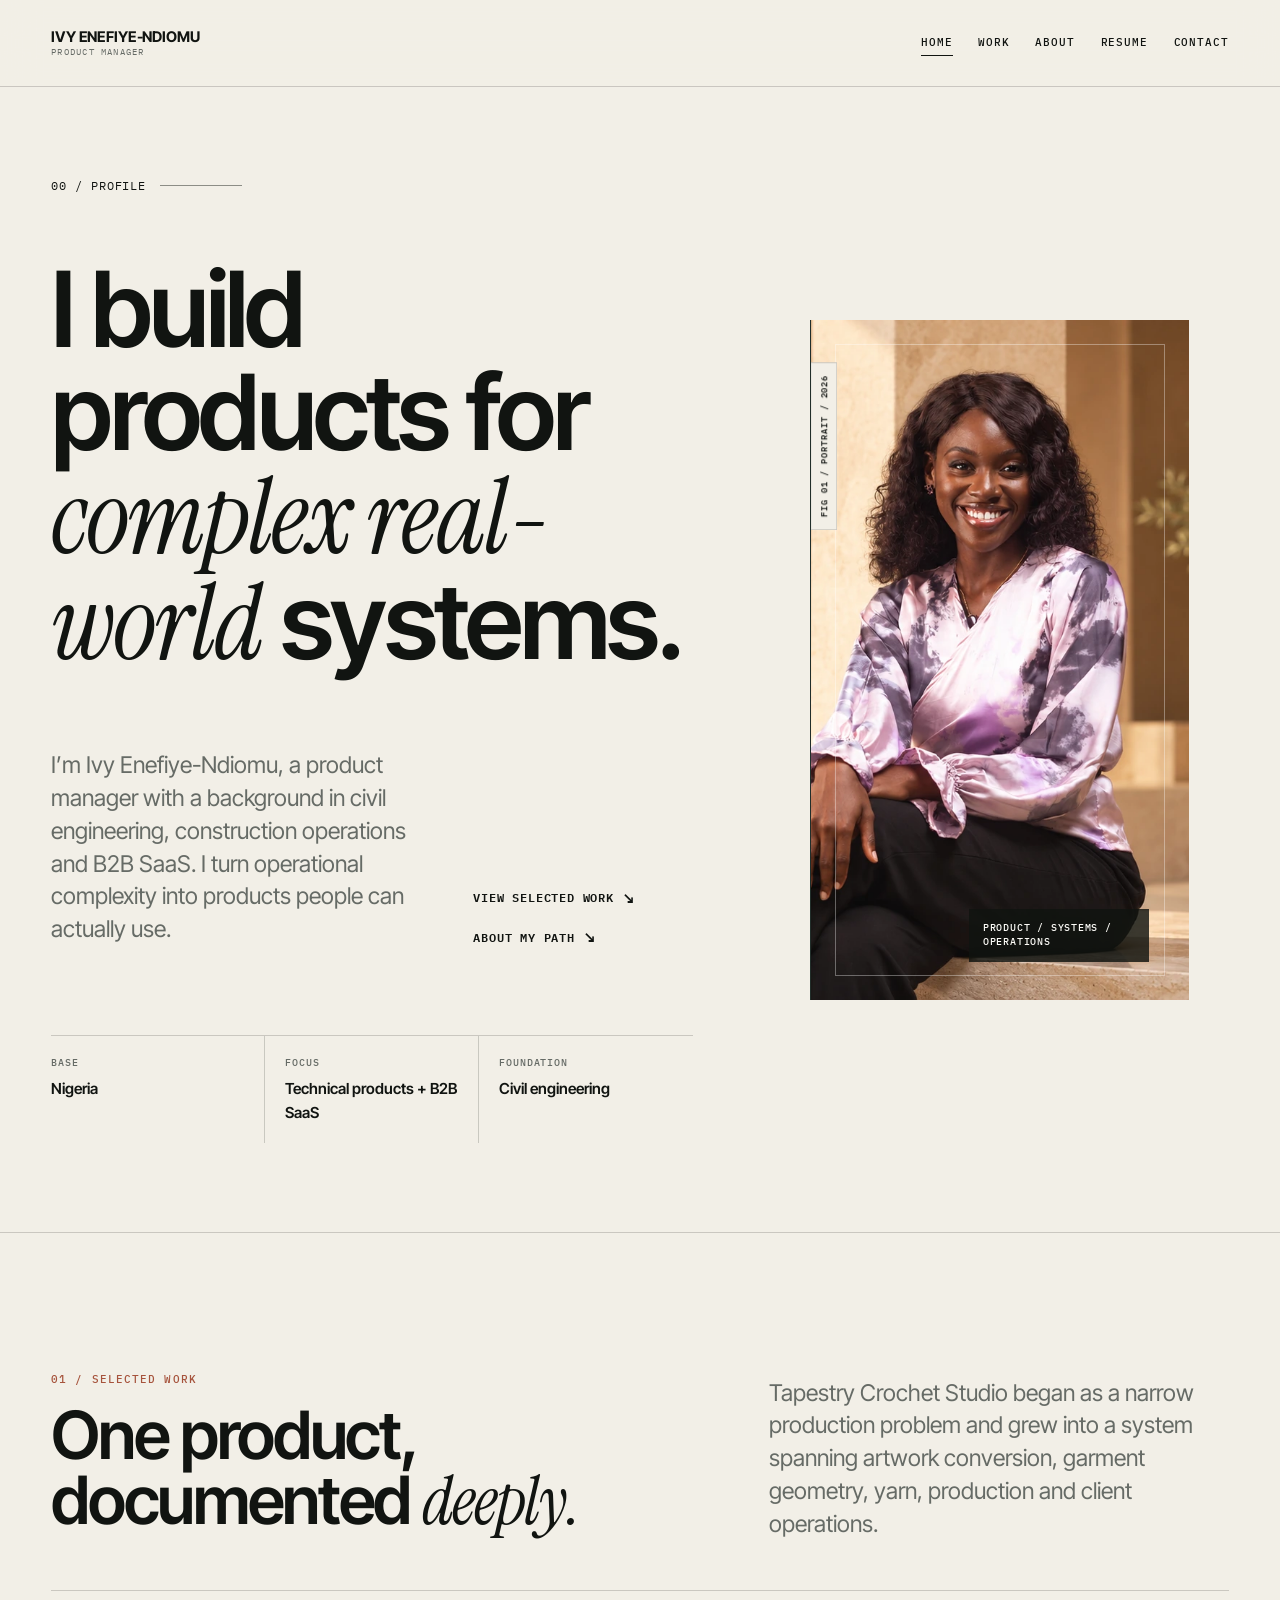
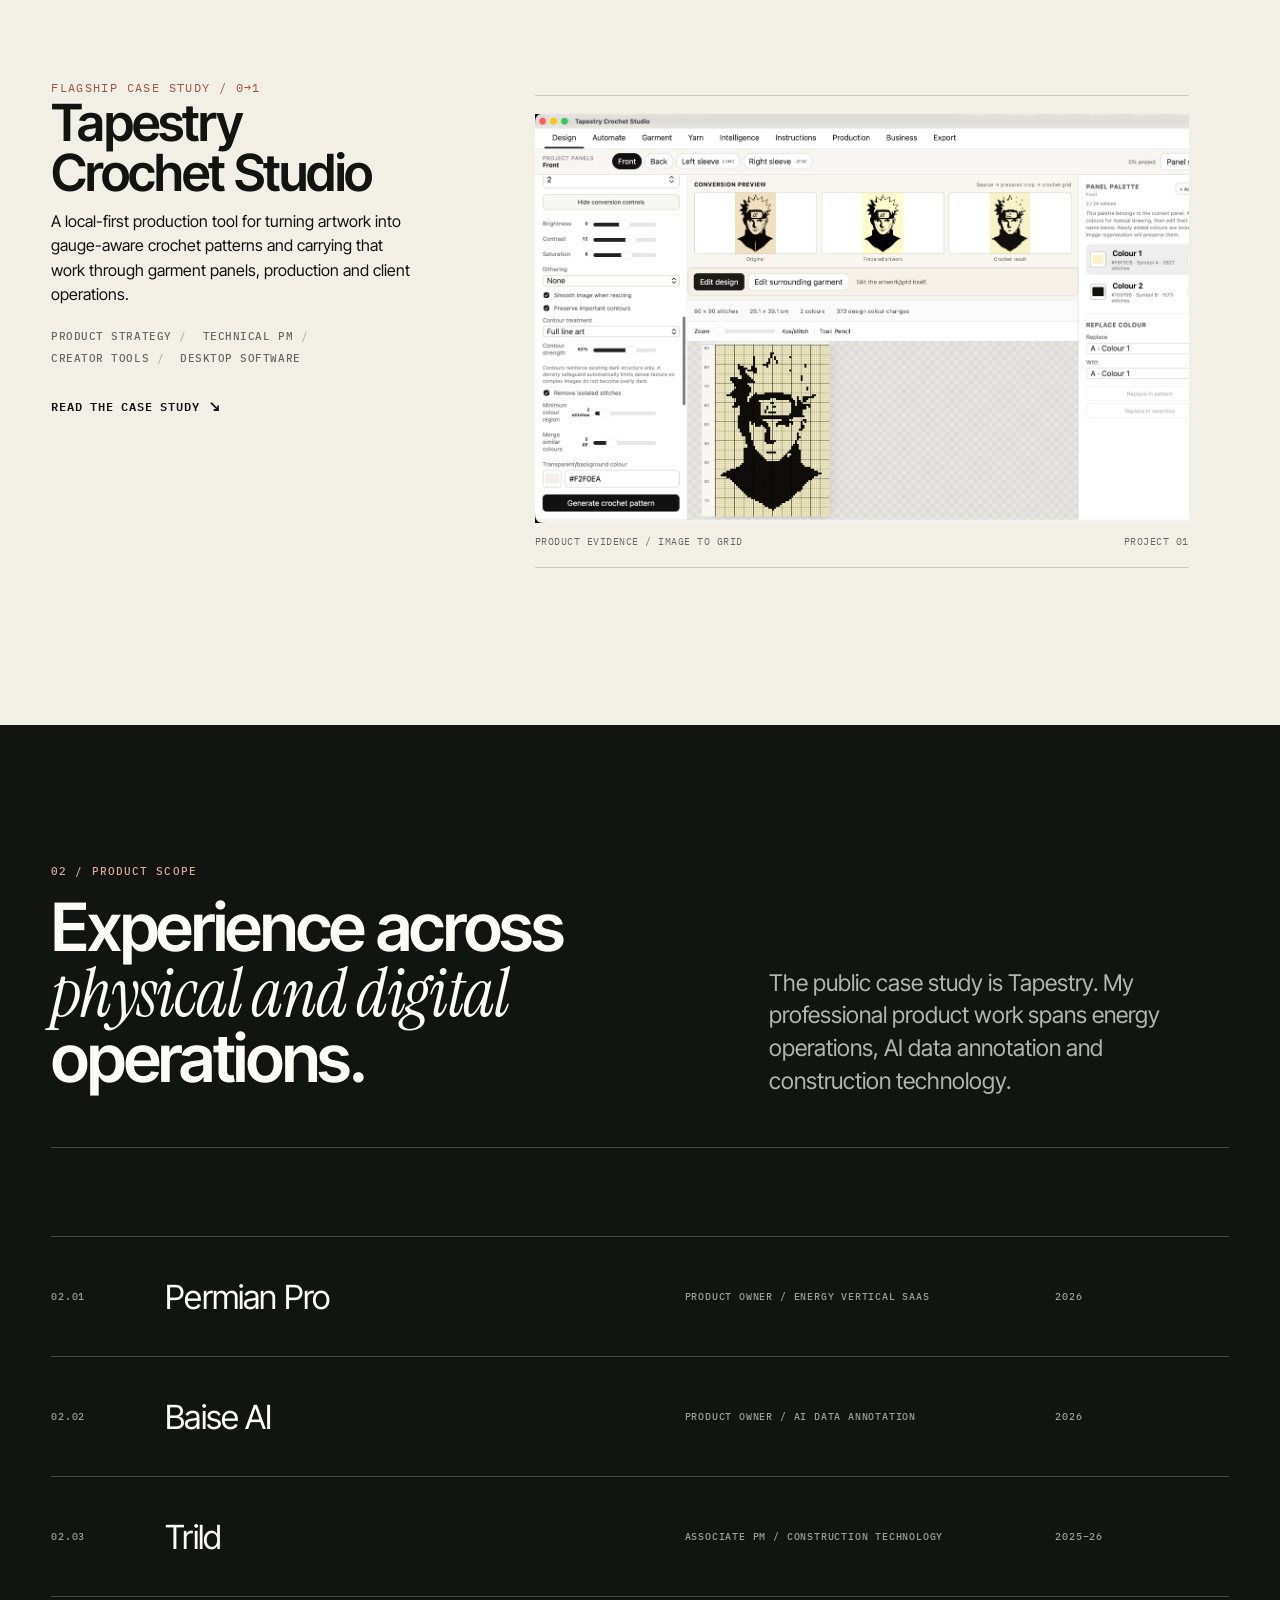
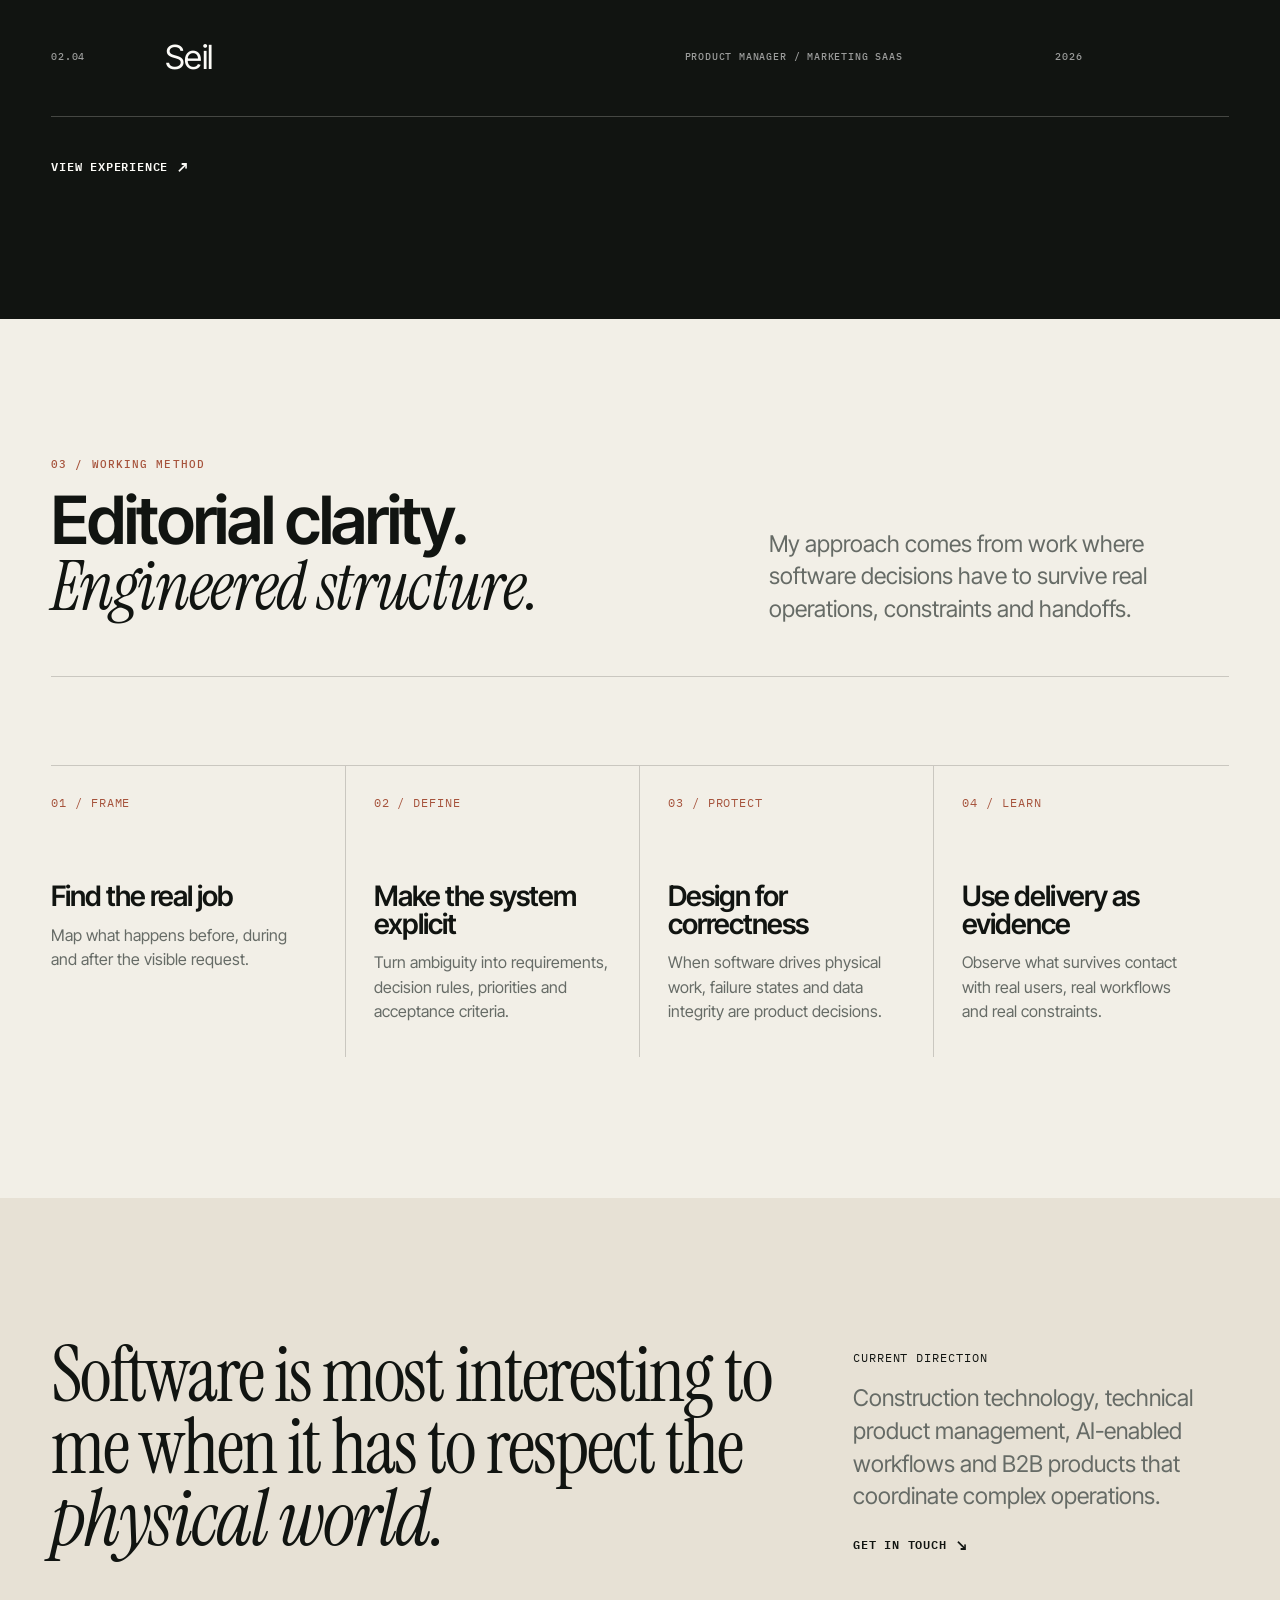
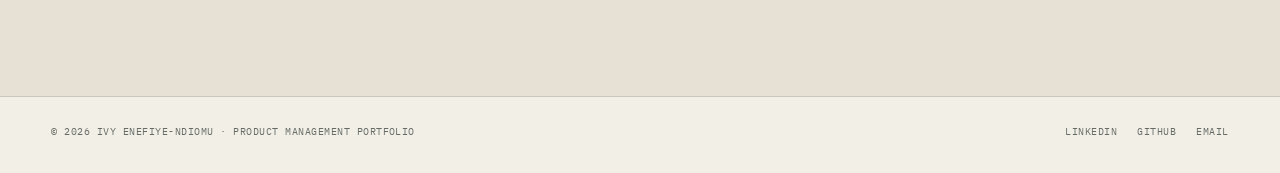
==== commit e56116a7: "Add Cloudflare Web Analytics" ====
--- a/index.html
+++ b/index.html
@@ -10,7 +10,7 @@
   <meta property="og:title" content="Ivy Enefiye-Ndiomu | Product Manager">
   <meta property="og:description" content="Product management portfolio for Ivy Enefiye-Ndiomu, focused on technical products, construction technology, B2B SaaS and systems that connect software to real-world operations.">
   <meta property="og:url" content="https://ivy-portfolio.ivyndiomu.workers.dev/">
-  <meta property="og:image" content="https://ivy-portfolio.ivyndiomu.workers.dev/assets/img/ivy/portrait-full.webp">
+  <meta property="og:image" content="https://ivy-portfolio.ivyndiomu.workers.dev/assets/img/ivy/portrait-hero.webp">
   <meta name="twitter:card" content="summary_large_image">
   <link rel="icon" href="/assets/img/favicon.svg" type="image/svg+xml">
   <link rel="stylesheet" href="/assets/css/styles.css">
@@ -51,7 +51,7 @@
       </div>
     </div>
     <figure class="portrait-stage reveal" aria-label="Portrait of Ivy Enefiye-Ndiomu">
-      <img src="/assets/img/ivy/portrait-full.webp" alt="Ivy Enefiye-Ndiomu seated and smiling in a professional portrait">
+      <img src="/assets/img/ivy/portrait-hero.webp" alt="Ivy Enefiye-Ndiomu seated and smiling in a professional portrait">
       <div class="portrait-code">FIG 01 / PORTRAIT / 2026</div>
       <figcaption class="portrait-note">Product / Systems / Operations</figcaption>
     </figure>
@@ -127,4 +127,6 @@
       <a class="js-email-link" hidden>Email</a>
     </div>
   </div>
-</footer></body></html>+</footer>
+<!-- Cloudflare Web Analytics --><script type='module' src='https://static.cloudflareinsights.com/beacon.min.js' data-cf-beacon='{"token": "96bf52a792aa4d37959b35947a78d221"}'></script><!-- End Cloudflare Web Analytics -->
+</body></html>
--- a/assets/css/styles.css
+++ b/assets/css/styles.css
@@ -259,7 +259,7 @@
   height: 100%;
   min-height: 680px;
   object-fit: cover;
-  object-position: 58% 25%;
+  object-position: 63% 44%;
 }
 .portrait-note {
   position: absolute;
@@ -595,7 +595,7 @@
   width: 100%;
   aspect-ratio: 4/5;
   object-fit: cover;
-  object-position: 56% 18%;
+  object-position: 50% 18%;
   border: 1px solid rgba(255,255,255,.3);
 }
 
@@ -762,6 +762,9 @@
   .portrait-stage { min-height: 720px; }
   .project-feature { grid-template-columns: 1fr; }
   .project-copy, .about-portrait { position: static; }
+
+  .not-found-grid { grid-template-columns: 1fr; }
+  .not-found-art { min-height: 0; }
   .experience-row { grid-template-columns: 70px 1.3fr 1fr; }
   .experience-row .date { display: none; }
   .method-grid { grid-template-columns: repeat(2, 1fr); }
